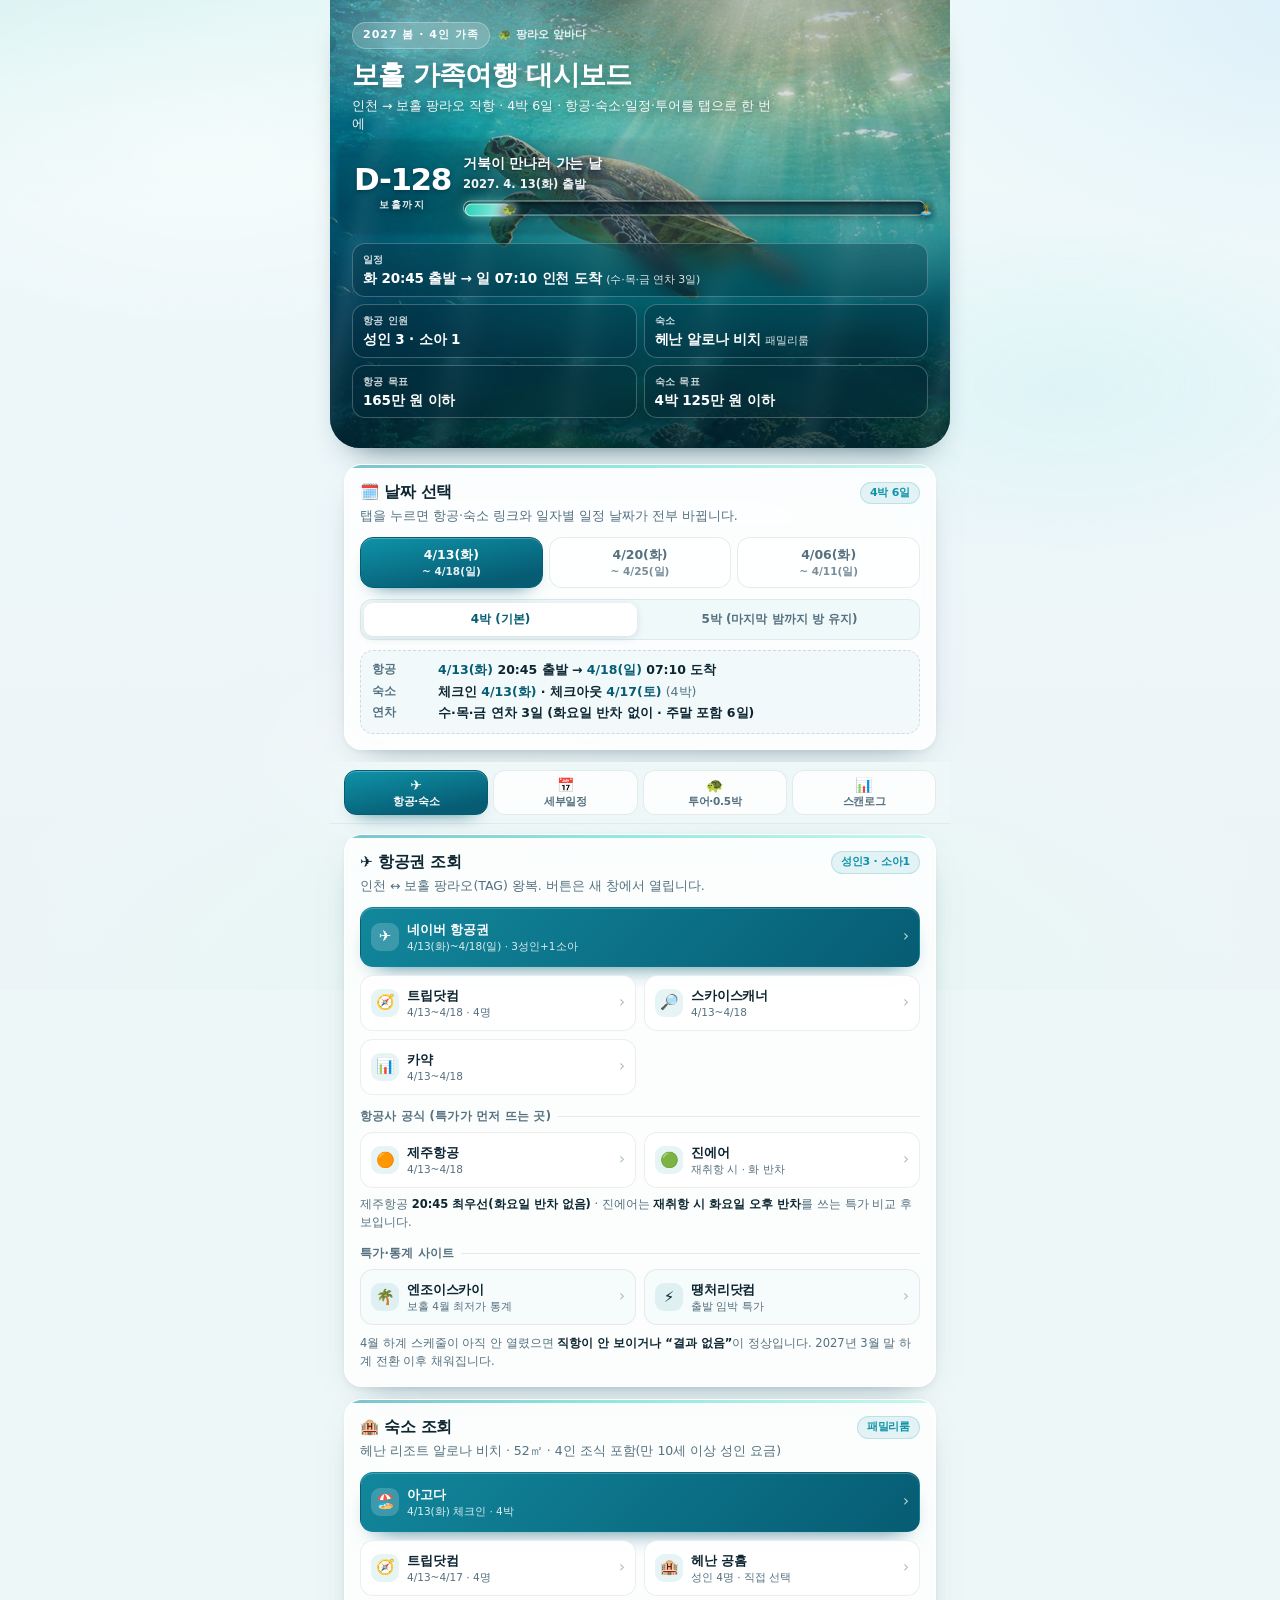
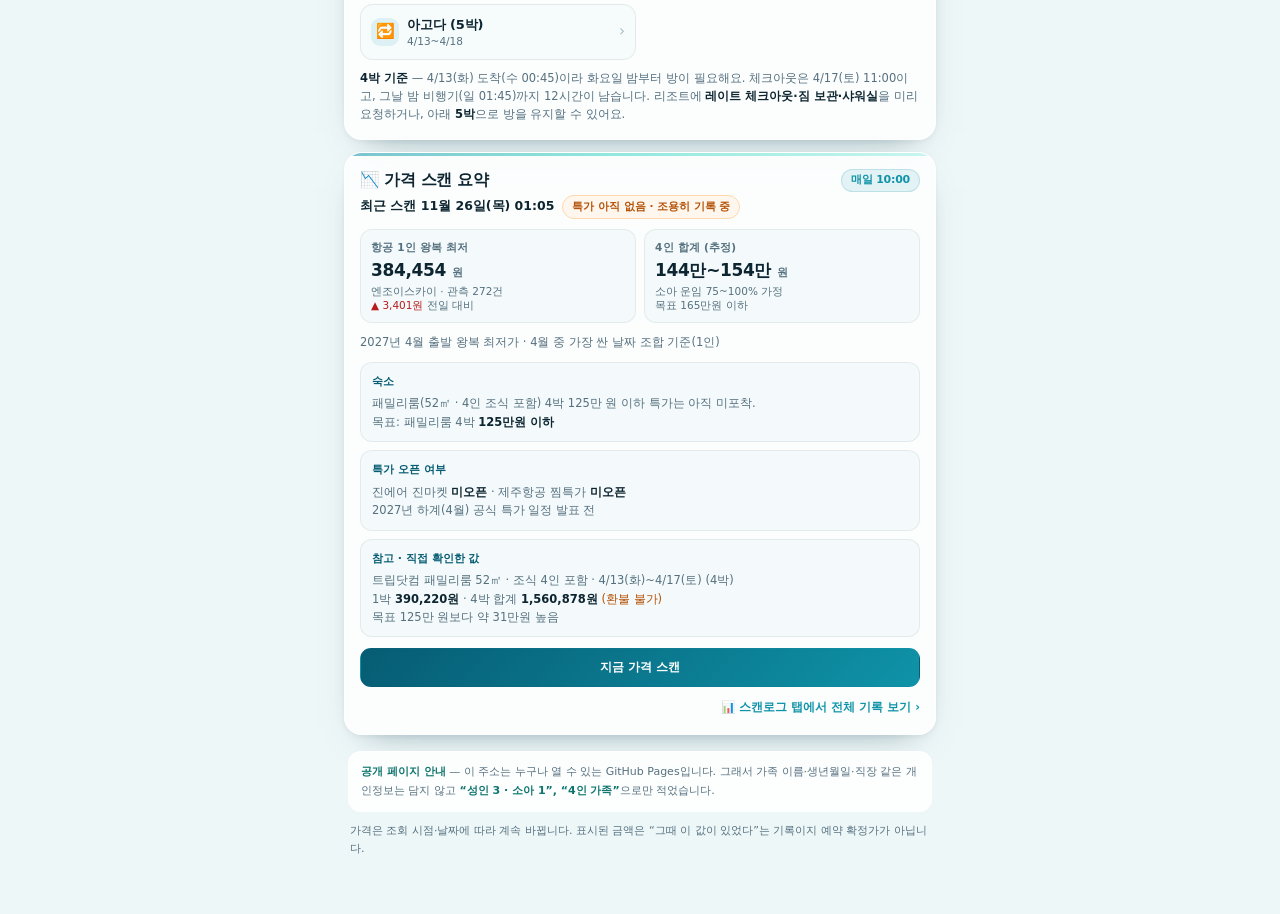
==== bohol/index.html @ 8e71b9d3 "보홀 히어로: D-Day 진행 바에 어두운 트랙·테두리와 밝은 채움색을 주어 진행도가 보이도록 보강" ====
<!DOCTYPE html>
<html lang="ko">
<head>
<meta charset="utf-8">
<meta name="viewport" content="width=device-width, initial-scale=1, viewport-fit=cover">
<meta name="theme-color" content="#063d52">
<meta name="robots" content="noindex">
<title>보홀 가족여행 대시보드 (2027년 4월)</title>
<link rel="icon" href="data:image/svg+xml,%3Csvg xmlns='http://www.w3.org/2000/svg' viewBox='0 0 32 32'%3E%3Crect width='32' height='32' rx='8' fill='%23065c73'/%3E%3Ctext x='16' y='23' font-size='18' text-anchor='middle'%3E%F0%9F%90%A2%3C/text%3E%3C/svg%3E">
<style>
  :root{
    --bg:#eef7f8;
    --card:rgba(255,255,255,.82);
    --ink:#0d2530;
    --muted:#55707f;
    --line:rgba(13,37,48,.08);
    --brand:#065c73;
    --brand-2:#0f93a8;
    --sky:#e6f6f7;
    --warn:#b45309;
    --ok:#0f766e;
    --shadow:0 14px 34px -22px rgba(4,52,70,.55),0 2px 6px rgba(4,52,70,.05);
  }
  *{box-sizing:border-box;-webkit-tap-highlight-color:transparent}
  html,body{margin:0;padding:0}
  body{
    background:var(--bg);
    color:var(--ink);
    font-family:-apple-system,BlinkMacSystemFont,"Apple SD Gothic Neo","Pretendard","Malgun Gothic",system-ui,"Segoe UI",Roboto,sans-serif;
    font-size:15px;
    line-height:1.5;
    -webkit-text-size-adjust:100%;
    overflow-x:hidden;
  }
  /* 은은한 바다 물빛 바탕 (카드 뒤로 흐르는 빛) */
  body::before{
    content:"";position:fixed;inset:-10%;z-index:-2;pointer-events:none;
    background:
      radial-gradient(60% 42% at 12% 2%, #d6f2f1 0%, rgba(214,242,241,0) 62%),
      radial-gradient(55% 40% at 96% 8%, #dceffa 0%, rgba(220,239,250,0) 60%),
      radial-gradient(70% 45% at 50% 102%, #e6f8f3 0%, rgba(230,248,243,0) 70%),
      linear-gradient(180deg,#f1fbfa 0%,#edf7fa 45%,#edf3f7 100%);
  }
  body::after{
    content:"";position:fixed;inset:-10%;z-index:-1;pointer-events:none;opacity:.55;
    background:
      radial-gradient(34% 26% at 22% 22%, rgba(255,255,255,.85), rgba(255,255,255,0) 70%),
      radial-gradient(30% 22% at 78% 44%, rgba(190,240,240,.6), rgba(190,240,240,0) 72%),
      radial-gradient(26% 20% at 40% 78%, rgba(255,255,255,.7), rgba(255,255,255,0) 72%);
    animation:ambient 34s ease-in-out infinite alternate;
  }
  @keyframes ambient{
    from{transform:translate3d(0,0,0) scale(1)}
    to{transform:translate3d(2%,-2%,0) scale(1.06)}
  }
  .wrap{max-width:560px;margin:0 auto;padding:0 14px 44px}

  /* ---------- hero ---------- */
  .hero{
    position:relative;overflow:hidden;isolation:isolate;
    margin:0 -14px 16px;padding:18px 18px 26px;
    color:#fff;border-radius:0 0 26px 26px;
    box-shadow:0 18px 34px -24px rgba(3,45,60,.9);
  }
  .hero-bg{position:absolute;inset:0;z-index:0;overflow:hidden}
  .hero-bg img{
    display:block;width:100%;height:100%;object-fit:cover;object-position:62% 42%;
    animation:kenburns 46s ease-in-out infinite alternate;
  }
  @keyframes kenburns{
    from{transform:scale(1.02) translate3d(0,0,0)}
    to{transform:scale(1.1) translate3d(-1.5%,-1%,0)}
  }
  .hero-tint{
    position:absolute;inset:0;z-index:1;pointer-events:none;
    background:
      linear-gradient(180deg,rgba(2,38,54,.36) 0%,rgba(2,36,52,.14) 22%,rgba(2,32,46,.28) 48%,rgba(2,29,42,.56) 78%,rgba(2,26,38,.70) 100%),
      radial-gradient(115% 75% at 50% 8%,rgba(2,40,58,0) 40%,rgba(2,34,48,.38) 100%);
  }
  /* 물빛(caustics) */
  .caustics{position:absolute;inset:-12% -12% 0;z-index:2;pointer-events:none;mix-blend-mode:screen;opacity:.55}
  .caustics i{
    position:absolute;inset:0;display:block;
    background-image:
      radial-gradient(38% 30% at 26% 18%,rgba(255,255,255,.55),rgba(255,255,255,0) 68%),
      radial-gradient(30% 24% at 68% 12%,rgba(190,255,248,.5),rgba(190,255,248,0) 70%),
      radial-gradient(34% 28% at 48% 46%,rgba(255,255,255,.34),rgba(255,255,255,0) 72%),
      radial-gradient(26% 22% at 82% 56%,rgba(210,255,250,.32),rgba(210,255,250,0) 70%);
    filter:blur(6px);
    animation:caustic 26s ease-in-out infinite alternate;
  }
  .caustics i:nth-child(2){animation-duration:34s;animation-delay:-8s;opacity:.7;transform:scale(1.15)}
  @keyframes caustic{
    from{transform:translate3d(-2%,1%,0) scale(1)}
    to{transform:translate3d(3%,-3%,0) scale(1.12)}
  }
  /* 햇살 줄기 */
  .rays{
    position:absolute;top:-30%;left:-10%;right:-10%;height:130%;z-index:2;pointer-events:none;
    background:repeating-linear-gradient(102deg,
      rgba(255,255,255,0) 0px,rgba(255,255,255,0) 30px,
      rgba(220,255,252,.16) 46px,rgba(255,255,255,0) 68px,
      rgba(255,255,255,0) 120px);
    filter:blur(3px);mix-blend-mode:screen;opacity:.5;
    animation:raysway 18s ease-in-out infinite alternate;
  }
  @keyframes raysway{
    from{transform:translateX(-14px) skewX(-1deg);opacity:.34}
    to{transform:translateX(14px) skewX(1.5deg);opacity:.6}
  }
  /* 헤엄치는 거북이 */
  .turtle{
    position:absolute;z-index:2;pointer-events:none;color:#04384c;
  }
  .turtle svg{display:block;width:100%;height:auto;overflow:visible}
  .turtle .body{fill:currentColor;opacity:.3}
  .turtle .fin{fill:currentColor;opacity:.24}
  .turtle .pattern{fill:none;stroke:rgba(255,255,255,.5);stroke-width:2;opacity:.35}
  .turtle-a{width:78px;top:-10px;left:-120px;animation:swimA 48s linear infinite;animation-delay:-30s;opacity:.62}
  .turtle-b{width:54px;top:74%;left:-100px;opacity:.42;animation:swimB 72s linear infinite;animation-delay:-34s}
  @keyframes swimA{
    0%{transform:translate3d(0,0,0) rotate(-2deg)}
    50%{transform:translate3d(46vw,-10px,0) rotate(2deg)}
    100%{transform:translate3d(94vw,6px,0) rotate(-2deg)}
  }
  @keyframes swimB{
    0%{transform:translate3d(0,0,0) rotate(3deg)}
    45%{transform:translate3d(40vw,12px,0) rotate(-3deg)}
    100%{transform:translate3d(96vw,-8px,0) rotate(3deg)}
  }
  .turtle .fin{transform-box:fill-box;transform-origin:60% 50%;animation:flap 6.5s ease-in-out infinite}
  .turtle-a .fin{animation-duration:7s}
  .turtle-b .fin{animation-duration:5.2s;animation-delay:-1.4s}
  @keyframes flap{
    0%,100%{transform:rotate(-7deg)}
    50%{transform:rotate(9deg)}
  }
  /* 기포 */
  .bubbles{position:absolute;inset:0;z-index:2;pointer-events:none;overflow:hidden}
  .bubbles i{
    position:absolute;bottom:-12px;display:block;border-radius:50%;
    background:radial-gradient(circle at 32% 28%,rgba(255,255,255,.85),rgba(255,255,255,.14) 62%,rgba(255,255,255,0) 72%);
    animation:rise linear infinite;
  }
  .bubbles i:nth-child(1){left:14%;width:7px;height:7px;animation-duration:14s;animation-delay:-2s}
  .bubbles i:nth-child(2){left:28%;width:4px;height:4px;animation-duration:11s;animation-delay:-6s}
  .bubbles i:nth-child(3){left:47%;width:9px;height:9px;animation-duration:17s;animation-delay:-9s}
  .bubbles i:nth-child(4){left:66%;width:5px;height:5px;animation-duration:12s;animation-delay:-4s}
  .bubbles i:nth-child(5){left:79%;width:6px;height:6px;animation-duration:15s;animation-delay:-11s}
  .bubbles i:nth-child(6){left:91%;width:4px;height:4px;animation-duration:13s;animation-delay:-7s}
  @keyframes rise{
    0%{transform:translate3d(0,0,0) scale(.8);opacity:0}
    15%{opacity:.75}
    70%{opacity:.5}
    100%{transform:translate3d(10px,-380px,0) scale(1.15);opacity:0}
  }

  .hero-inner{position:relative;z-index:3}
  .hero-top{display:flex;align-items:center;gap:8px;margin-bottom:9px;flex-wrap:wrap}
  .kicker{
    display:inline-block;font-size:11px;font-weight:800;letter-spacing:.09em;
    text-transform:uppercase;
    padding:4px 10px;border-radius:999px;
    background:rgba(255,255,255,.16);border:1px solid rgba(255,255,255,.28);
    -webkit-backdrop-filter:blur(8px);backdrop-filter:blur(8px);
  }
  .hero-note{
    font-size:11px;font-weight:700;opacity:.86;letter-spacing:.01em;
  }
  .hero h1{
    margin:0 0 5px;font-size:24px;line-height:1.26;letter-spacing:-.03em;
    text-shadow:0 2px 14px rgba(0,28,40,.45);
  }
  .hero .sub{margin:0 0 13px;font-size:12.5px;line-height:1.5;opacity:.95;max-width:34em;text-shadow:0 1px 12px rgba(0,26,38,.6)}

  /* D-Day */
  .dcount{
    position:relative;display:flex;align-items:center;gap:12px;
    padding:6px 2px 8px;margin:0 0 14px;
  }
  .dcount::before{
    content:"";position:absolute;left:-16px;right:-16px;top:-8px;bottom:-6px;z-index:-1;
    background:radial-gradient(72% 120% at 22% 55%,rgba(1,28,42,.46),rgba(1,28,42,0) 72%);
    filter:blur(2px);border-radius:20px;
  }
  .dcount .num{
    flex:none;min-width:84px;text-align:center;
    font-size:31px;font-weight:900;letter-spacing:-.045em;line-height:1;
    font-variant-numeric:tabular-nums;
    text-shadow:0 2px 18px rgba(0,120,140,.55),0 2px 4px rgba(0,26,40,.55);
  }
  .dcount .num small{display:block;font-size:9.5px;font-weight:800;letter-spacing:.16em;opacity:.92;margin-top:5px;text-shadow:0 1px 6px rgba(0,26,40,.7)}
  .dcount .mid{flex:1;min-width:0}
  .dcount .mid b{display:block;font-size:14px;font-weight:800;letter-spacing:-.01em;text-shadow:0 1px 10px rgba(0,26,40,.7),0 1px 2px rgba(0,26,40,.5)}
  .dcount .mid span{display:block;font-size:11.5px;opacity:.94;font-weight:700;margin-top:2px;text-shadow:0 1px 8px rgba(0,26,40,.7)}
  .dcount.pop .num{animation:pop .62s cubic-bezier(.2,.9,.25,1.2)}
  @keyframes pop{
    0%{transform:scale(1)}
    35%{transform:scale(1.16)}
    100%{transform:scale(1)}
  }
  .track{
    position:relative;height:26px;margin:10px 0 0;
  }
  /* 전체 길이 트랙: 바다 배경 위에서도 보이도록 어두운 반투명 바탕 + 밝은 테두리 */
  .track::before{
    content:"";position:absolute;left:0;right:0;top:50%;transform:translateY(-50%);
    height:13px;border-radius:999px;
    background:linear-gradient(180deg,rgba(0,22,34,.72),rgba(0,34,48,.58));
    border:1px solid rgba(255,255,255,.6);
    box-shadow:inset 0 1px 4px rgba(0,0,0,.55),0 1px 8px rgba(0,20,30,.45);
  }
  .track .fill{
    position:absolute;left:2px;top:50%;transform:translateY(-50%);height:13px;width:4%;
    max-width:calc(100% - 4px);
    background:linear-gradient(90deg,#2fe3c9,#7ef7e2 55%,#ffffff);
    box-shadow:0 0 12px rgba(126,247,226,.95),inset 0 0 0 1px rgba(255,255,255,.85);
    transition:width .6s cubic-bezier(.3,.9,.3,1);border-radius:999px;
  }
  .track .swimmer{
    position:absolute;top:50%;left:4%;font-size:16px;line-height:1;
    transform:translate(-50%,-50%);
    transition:left .6s cubic-bezier(.3,.9,.3,1);
    filter:drop-shadow(0 0 3px rgba(255,255,255,.95)) drop-shadow(0 2px 4px rgba(0,20,30,.65));
  }
  .track .end{position:absolute;right:-7px;top:50%;transform:translateY(-50%);font-size:13px;
    filter:drop-shadow(0 1px 3px rgba(0,20,30,.6))}

  .facts{display:grid;grid-template-columns:1fr 1fr;gap:7px}
  .fact{
    background:rgba(6,42,58,.30);
    border:1px solid rgba(255,255,255,.24);
    border-radius:13px;padding:8px 10px;
    -webkit-backdrop-filter:blur(10px);backdrop-filter:blur(10px);
  }
  .fact.wide{grid-column:1 / -1}
  .fact .k{display:block;font-size:10px;font-weight:800;letter-spacing:.04em;opacity:.82;margin-bottom:2px}
  .fact .v{display:block;font-size:13.5px;font-weight:700;line-height:1.35;letter-spacing:-.01em}
  .fact .v small{font-weight:500;font-size:11px;opacity:.86}

  /* ---------- cards (글래스) ---------- */
  .card{
    position:relative;
    background:var(--card);
    border:1px solid rgba(255,255,255,.9);
    border-radius:18px;overflow:hidden;
    padding:16px 15px 15px;margin:0 0 12px;
    box-shadow:var(--shadow);
    -webkit-backdrop-filter:blur(14px) saturate(1.15);
    backdrop-filter:blur(14px) saturate(1.15);
  }
  .card::before{
    content:"";position:absolute;left:0;right:0;top:0;height:3px;
    background:linear-gradient(90deg,#0f93a8,#38d6c4 45%,#9ff0e2);
    opacity:.55;
  }
  .card > h2{
    margin:0 0 3px;font-size:15.5px;letter-spacing:-.015em;
    display:flex;align-items:center;gap:7px;
  }
  .card > h2 .n{
    display:inline-grid;place-items:center;width:20px;height:20px;border-radius:7px;
    background:linear-gradient(160deg,#0f93a8,#065c73);color:#fff;
    font-size:11px;font-weight:800;flex:none;
  }
  .card .lead{margin:0 0 11px;font-size:12.5px;color:var(--muted)}
  .hint{
    font-size:11px;font-weight:700;color:var(--brand-2);
    background:rgba(15,147,168,.1);border:1px solid rgba(15,147,168,.18);
    border-radius:999px;padding:2px 9px;margin-left:auto;flex:none;
  }

  /* ---------- tabs ---------- */
  .tabs{display:flex;gap:6px;margin:10px 0 11px}
  .tab{
    flex:1;appearance:none;border:1px solid rgba(13,37,48,.09);
    background:rgba(255,255,255,.72);
    color:var(--muted);border-radius:13px;padding:9px 4px;cursor:pointer;
    font-family:inherit;font-size:12.5px;font-weight:700;line-height:1.25;
    transition:background .18s,color .18s,border-color .18s,transform .1s,box-shadow .18s;
  }
  .tab span{display:block;font-size:10.5px;font-weight:600;opacity:.8;margin-top:2px}
  .tab[aria-selected="true"]{
    background:linear-gradient(170deg,#0f93a8,#065c73 82%);color:#fff;border-color:#065c73;
    box-shadow:0 10px 20px -14px rgba(6,92,115,1),inset 0 1px 0 rgba(255,255,255,.25);
  }
  .tab[aria-selected="true"] span{opacity:.92}
  .tab:active{transform:scale(.985)}
  .summary{
    background:rgba(238,248,250,.8);border:1px dashed rgba(13,37,48,.14);border-radius:13px;
    padding:10px 11px;font-size:12.5px;color:var(--ink);
  }
  .summary dl{display:grid;grid-template-columns:58px 1fr;gap:3px 8px;margin:0}
  .summary dt{color:var(--muted);font-weight:700;font-size:11.5px}
  .summary dd{margin:0;font-weight:600}
  .summary dd b{color:var(--brand)}

  /* ---------- buttons ---------- */
  .btn-grid{display:grid;grid-template-columns:1fr 1fr;gap:8px;min-width:0}
  .btn-grid.one{grid-template-columns:1fr}
  .btn{
    display:flex;align-items:center;gap:8px;min-height:56px;min-width:0;
    padding:9px 10px;border-radius:13px;text-decoration:none;color:var(--ink);
    background:rgba(255,255,255,.9);border:1px solid rgba(13,37,48,.08);
    transition:transform .1s,border-color .15s,box-shadow .15s;
  }
  .btn:active{transform:scale(.985)}
  .btn .ico{
    flex:none;width:28px;height:28px;border-radius:9px;display:grid;place-items:center;
    background:rgba(15,147,168,.1);font-size:15px;
  }
  .btn .txt{min-width:0;flex:1}
  .btn .txt strong{display:block;font-size:13px;font-weight:700;letter-spacing:-.01em;white-space:nowrap;overflow:hidden;text-overflow:ellipsis}
  .btn .txt small{display:block;font-size:10.5px;color:var(--muted);line-height:1.3;white-space:nowrap;overflow:hidden;text-overflow:ellipsis}
  .btn .chev{flex:none;color:#a8bcc8;font-size:15px;line-height:1}
  .btn.primary{
    grid-column:1 / -1;min-height:60px;border-color:transparent;
    background:linear-gradient(135deg,#12879c,#065c73);color:#fff;
    box-shadow:0 12px 24px -16px rgba(6,92,115,1),inset 0 1px 0 rgba(255,255,255,.2);
  }
  .btn.primary .ico{background:rgba(255,255,255,.18)}
  .btn.primary .txt small{color:rgba(255,255,255,.85)}
  .btn.primary .chev{color:rgba(255,255,255,.75)}
  .btn.soft{background:rgba(246,251,252,.9)}
  .group-label{
    display:flex;align-items:center;gap:7px;margin:13px 0 7px;
    font-size:11.5px;font-weight:800;color:var(--muted);letter-spacing:.02em;
  }
  .group-label::after{content:"";flex:1;height:1px;background:rgba(13,37,48,.09)}

  /* ---------- hotel toggle ---------- */
  .nights{
    display:flex;gap:6px;margin:2px 0 10px;background:rgba(238,248,250,.85);
    border:1px solid rgba(13,37,48,.07);border-radius:12px;padding:3px;
  }
  .nights button{
    flex:1;appearance:none;border:0;background:transparent;color:var(--muted);
    font-family:inherit;font-size:12px;font-weight:700;padding:8px 4px;border-radius:9px;cursor:pointer;
    transition:background .15s,color .15s;
  }
  .nights button[aria-pressed="true"]{background:#fff;color:var(--brand);box-shadow:0 2px 8px rgba(4,52,70,.13)}
  .tiny{font-size:11.5px;color:var(--muted);margin:9px 0 0;line-height:1.6}
  .tiny b{color:var(--ink)}

  /* ---------- tours ---------- */
  .tours{display:grid;gap:8px}
  .tour{
    display:flex;align-items:center;gap:9px;padding:10px;border-radius:13px;
    background:rgba(255,255,255,.9);border:1px solid rgba(13,37,48,.08);
    text-decoration:none;color:var(--ink);
    transition:transform .1s,border-color .15s,box-shadow .15s;
  }
  .tour:active{transform:scale(.985)}
  .tour .ico{
    flex:none;width:31px;height:31px;border-radius:10px;display:grid;place-items:center;
    background:linear-gradient(160deg,#e2f7f4,#d5f0f3);font-size:16px;
  }
  .tour .body{min-width:0;flex:1}
  .tour .body strong{display:block;font-size:13.5px;font-weight:700;letter-spacing:-.01em}
  .tour .meta{display:block;font-size:10.8px;color:var(--muted);line-height:1.35;margin-top:2px}
  .tour .price{flex:none;text-align:right;line-height:1.15}
  .tour .price b{display:block;font-size:13.5px;font-weight:800;color:var(--brand);letter-spacing:-.02em}
  .tour .price small{display:block;font-size:9.5px;color:var(--muted);font-weight:600;margin-top:1px;white-space:nowrap}
  .tour .chev{flex:none;color:#a8bcc8;font-size:15px;line-height:1}
  .tag{
    display:inline-block;font-size:10px;font-weight:800;border-radius:6px;
    padding:1px 5px;margin-right:4px;vertical-align:1px;
  }
  .tag.join{background:#eef2f7;color:#475569;border:1px solid #dbe3ec}
  .tag.solo{background:#ecfdf5;color:#0f766e;border:1px solid #a7f3d0}

  /* ---------- scan ---------- */
  .scan-head{display:flex;align-items:baseline;gap:8px;flex-wrap:wrap;margin:0 0 10px}
  .scan-head .when{font-size:12.5px;font-weight:700}
  .scan-head .badge{
    font-size:10.5px;font-weight:800;border-radius:999px;padding:3px 9px;
    background:#fff7ed;color:var(--warn);border:1px solid #fed7aa;
  }
  .scan-head .badge.hot{background:#ecfdf5;color:var(--ok);border-color:#a7f3d0}
  .scan-head .badge.quiet{background:#f1f5f9;color:#475569;border-color:#e2e8f0}
  .metrics{display:grid;grid-template-columns:1fr 1fr;gap:8px;margin-bottom:10px}
  .metric{background:rgba(243,250,251,.9);border:1px solid rgba(13,37,48,.07);border-radius:12px;padding:10px}
  .metric .k{font-size:10.5px;font-weight:800;color:var(--muted);letter-spacing:.02em}
  .metric .v{font-size:17px;font-weight:800;letter-spacing:-.02em;margin:2px 0 1px;font-variant-numeric:tabular-nums}
  .metric .v small{font-size:11px;font-weight:700;color:var(--muted)}
  .metric .d{font-size:10.5px;color:var(--muted);line-height:1.35}
  .delta.up{color:#b91c1c}
  .delta.down{color:#047857}
  .log{list-style:none;margin:4px 0 0;padding:0}
  .log li{
    position:relative;padding:0 0 12px 16px;border-left:2px solid rgba(13,37,48,.09);
    margin-left:3px;
  }
  .log li:last-child{padding-bottom:2px;border-left-color:transparent}
  .log li::before{
    content:"";position:absolute;left:-5px;top:4px;width:8px;height:8px;border-radius:50%;
    background:#cbd8e0;border:2px solid #fff;
  }
  .log li:first-child::before{background:var(--brand-2)}
  .log .lt{font-size:12px;font-weight:800}
  .log .lb{font-size:11.5px;color:var(--muted);line-height:1.5}
  .log .ln{font-size:11.5px;color:var(--ink);font-weight:600;margin-top:1px}
  .ref{
    margin-top:10px;border-radius:12px;background:rgba(243,250,251,.9);
    border:1px solid rgba(13,37,48,.07);
    padding:10px 11px;font-size:11.5px;color:var(--muted);line-height:1.6;
  }
  .ref b{color:var(--ink)}
  .ref .ref-t{font-size:11px;font-weight:800;color:var(--brand);margin-bottom:4px}
  .refresh{
    margin-top:11px;width:100%;appearance:none;border:1px solid rgba(13,37,48,.09);background:rgba(255,255,255,.92);
    border-radius:11px;padding:10px;font-family:inherit;font-size:12px;font-weight:700;
    color:var(--brand);cursor:pointer;
  }
  .refresh:active{background:#eef7f9}
  .refresh[disabled]{opacity:.6;cursor:progress}
  .scan-actions{display:grid;grid-template-columns:1fr 1fr;gap:8px;margin-top:11px}
  .scan-actions .refresh{margin-top:0}
  .refresh.primary{
    background:linear-gradient(135deg,var(--brand),var(--brand-2));
    color:#fff;border-color:transparent;font-weight:800;
  }
  .refresh.primary:active{filter:brightness(.95)}
  .scan-note{margin:7px 2px 0;font-size:11px;line-height:1.45}
  .scan-note.ok{color:var(--ok)}
  .scan-note.warn{color:var(--warn)}

  /* ---------- timeline ---------- */
  .tl{list-style:none;margin:2px 0 0;padding:0}
  .tl li{display:grid;grid-template-columns:60px 1fr;gap:9px;padding:0 0 11px;position:relative}
  .tl li:not(:last-child)::after{
    content:"";position:absolute;left:29px;top:22px;bottom:0;width:1px;background:rgba(13,37,48,.1);
  }
  .tl .when{
    font-size:11px;font-weight:800;color:var(--brand);background:rgba(15,147,168,.1);
    border-radius:8px;height:22px;display:grid;place-items:center;text-align:center;line-height:1.1;
    padding:0 3px;
  }
  .tl .what{font-size:12.5px;line-height:1.45}
  .tl .what b{display:block;font-size:13px}
  .tl .what span{color:var(--muted);font-size:11.5px}
  .tl .dday{font-size:10.5px;font-weight:800;color:#b45309}
  .tl li.key .when{background:#fff7ed;color:var(--warn)}

  /* ---------- 일자별 세부 일정 ---------- */
  .daytabs{display:grid;grid-template-columns:repeat(6,1fr);gap:5px;margin:10px 0 11px}
  .daytab{
    appearance:none;border:1px solid rgba(13,37,48,.09);background:rgba(255,255,255,.72);
    color:var(--muted);border-radius:11px;padding:7px 2px;cursor:pointer;font-family:inherit;
    line-height:1.2;min-width:0;
    transition:background .18s,color .18s,border-color .18s,transform .1s,box-shadow .18s;
  }
  .daytab b{display:block;font-size:10.5px;font-weight:800;letter-spacing:-.02em;white-space:nowrap}
  .daytab span{display:block;font-size:9.5px;font-weight:700;margin-top:2px;opacity:.85;white-space:nowrap;letter-spacing:-.01em}
  .daytab[aria-selected="true"]{
    background:linear-gradient(170deg,#0f93a8,#065c73 82%);color:#fff;border-color:#065c73;
    box-shadow:0 10px 20px -14px rgba(6,92,115,1),inset 0 1px 0 rgba(255,255,255,.25);
  }
  .daytab[aria-selected="true"] span{opacity:.92}
  .daytab:active{transform:scale(.985)}
  .dayhead{
    background:linear-gradient(160deg,rgba(230,246,247,.95),rgba(246,251,252,.9));
    border:1px solid rgba(15,147,168,.14);border-radius:13px;padding:9px 11px;margin:0 0 11px;
  }
  .dayhead .dt{display:flex;align-items:baseline;gap:6px;flex-wrap:wrap}
  .dayhead .dt b{font-size:13.5px;font-weight:800;letter-spacing:-.02em}
  .dayhead .dt em{font-style:normal;font-size:10.5px;font-weight:800;color:var(--brand-2)}
  .dayhead .dsub{display:block;font-size:11px;color:var(--muted);font-weight:700;margin-top:2px}
  .dchips{display:flex;flex-wrap:wrap;gap:4px;margin-top:6px}
  .dchips span{
    font-size:10px;font-weight:800;color:#075985;background:rgba(255,255,255,.88);
    border:1px solid rgba(13,37,48,.07);border-radius:999px;padding:2px 7px;line-height:1.35;
  }
  .dtl{list-style:none;margin:0;padding:0}
  .dtl li{display:grid;grid-template-columns:52px 1fr;gap:8px;padding:0 0 9px;position:relative}
  .dtl li:not(:last-child)::after{
    content:"";position:absolute;left:25px;top:20px;bottom:0;width:1px;background:rgba(13,37,48,.1);
  }
  .dtl .t{
    font-size:10.5px;font-weight:800;color:var(--brand);background:rgba(15,147,168,.1);
    border-radius:7px;height:20px;display:grid;place-items:center;text-align:center;
    font-variant-numeric:tabular-nums;padding:0 2px;letter-spacing:-.02em;line-height:1.1;
  }
  .dtl .w{min-width:0}
  .dtl .w b{display:block;font-size:12.5px;font-weight:700;line-height:1.35;letter-spacing:-.01em}
  .dtl .w span{display:block;font-size:11px;color:var(--muted);line-height:1.45}
  .dtl li.key .t{background:#fff7ed;color:var(--warn)}
  .dtl li.key .w b{color:#0b4f63}
  .dnote{
    margin:2px 0 0;font-size:11px;line-height:1.55;color:#0f5c52;
    background:rgba(236,253,245,.85);border:1px solid rgba(15,118,110,.16);
    border-radius:11px;padding:8px 10px;
  }
  .dlegend{margin:7px 2px 0;font-size:10.5px;color:var(--muted);line-height:1.45}


  /* ---------- 메인 탭 ---------- */
  .maintabs{
    position:sticky;top:0;z-index:30;
    display:grid;grid-template-columns:repeat(4,1fr);gap:5px;
    margin:0 -14px 10px;padding:8px 14px;
    background:linear-gradient(180deg,rgba(238,247,248,.97),rgba(238,247,248,.88));
    -webkit-backdrop-filter:blur(14px);backdrop-filter:blur(14px);
    border-bottom:1px solid rgba(13,37,48,.06);
  }
  .mtab{
    appearance:none;border:1px solid rgba(13,37,48,.09);background:rgba(255,255,255,.82);
    color:var(--muted);border-radius:12px;padding:7px 2px;cursor:pointer;font-family:inherit;
    line-height:1.15;min-width:0;text-align:center;
    transition:background .18s,color .18s,border-color .18s,box-shadow .18s,transform .1s;
  }
  .mtab i{display:block;font-style:normal;font-size:14px;line-height:1.1;margin-bottom:1px}
  .mtab span{display:block;font-size:10.5px;font-weight:800;letter-spacing:-.03em;white-space:nowrap;overflow:hidden;text-overflow:ellipsis}
  .mtab[aria-selected="true"]{
    background:linear-gradient(170deg,#0f93a8,#065c73 82%);color:#fff;border-color:#065c73;
    box-shadow:0 10px 20px -14px rgba(6,92,115,1),inset 0 1px 0 rgba(255,255,255,.25);
  }
  .mtab:active{transform:scale(.985)}
  .panel[hidden]{display:none}
  .linkbtn{
    display:block;width:100%;margin:9px 0 0;appearance:none;border:0;background:transparent;
    font-family:inherit;font-size:11.5px;font-weight:800;color:var(--brand-2);
    cursor:pointer;padding:4px 0;text-align:right;
  }
  .tablewrap{
    overflow-x:auto;-webkit-overflow-scrolling:touch;
    border:1px solid rgba(13,37,48,.07);border-radius:11px;
    background:rgba(255,255,255,.7);padding:2px 5px;
  }
  .logtable{width:100%;border-collapse:collapse;font-size:10.8px;line-height:1.35;min-width:330px}
  .logtable th{
    font-size:10px;font-weight:800;color:var(--muted);text-align:left;
    padding:5px 4px;border-bottom:1px solid rgba(13,37,48,.1);white-space:nowrap;
  }
  .logtable th.num{text-align:right}
  .logtable td{padding:6px 4px;border-bottom:1px solid rgba(13,37,48,.06);vertical-align:top}
  .logtable tr:last-child td{border-bottom:0}
  .logtable .dt{font-weight:800;white-space:nowrap;font-size:10.5px}
  .logtable .dt small{display:block;font-weight:600;color:var(--muted);font-size:9.5px}
  .logtable .num{font-weight:800;font-variant-numeric:tabular-nums;white-space:nowrap;text-align:right}
  .logtable .num small{display:block;font-size:9px;font-weight:700}
  .logtable .memo{color:var(--muted);font-size:10.2px;min-width:112px}
  .scan-actions.one{grid-template-columns:1fr}
  @media (max-width:360px){
    .mtab span{font-size:9.5px}
    .mtab i{font-size:12px}
    .logtable{font-size:10.2px;min-width:300px}
    .logtable .memo{min-width:96px}
  }

  /* ---------- footer ---------- */
  footer{
    margin-top:16px;padding:0 4px;font-size:11px;color:var(--muted);line-height:1.65;
  }
  footer strong{color:var(--ink)}
  .privacy{
    margin-top:10px;background:rgba(255,255,255,.85);border:1px solid rgba(255,255,255,.9);border-radius:13px;
    padding:11px 12px;font-size:11px;color:var(--muted);line-height:1.65;
    -webkit-backdrop-filter:blur(10px);backdrop-filter:blur(10px);
  }
  .privacy b{color:var(--ok)}
  .credit{
    margin:12px 2px 0;font-size:10.5px;color:var(--muted);opacity:.9;
  }

  /* 진입 애니메이션 */
  .card,.privacy{animation:riseCard .55s cubic-bezier(.2,.8,.2,1) both}
  .card:nth-of-type(1){animation-delay:.04s}
  .card:nth-of-type(2){animation-delay:.08s}
  .card:nth-of-type(3){animation-delay:.12s}
  .card:nth-of-type(4){animation-delay:.16s}
  .card:nth-of-type(5){animation-delay:.2s}
  .card:nth-of-type(6){animation-delay:.24s}
  @keyframes riseCard{
    from{opacity:0;transform:translateY(10px)}
    to{opacity:1;transform:none}
  }

  @media (max-width:360px){
    .btn .txt small{font-size:10px}
    .fact .v{font-size:13px}
    .dcount .num{font-size:24px;min-width:70px}
    .daytabs{gap:4px}
    .daytab{padding:6px 1px}
    .daytab b{font-size:10px}
    .daytab span{font-size:8.5px}
    .dtl li{grid-template-columns:46px 1fr;gap:7px}
    .dtl .t{font-size:10px}
  }
  @media (min-width:820px){
    .wrap{max-width:620px;padding-bottom:56px}
    .hero{padding:22px 22px 30px;border-radius:0 0 30px 30px}
    .hero h1{font-size:27px}
    .turtle-a{width:150px}
  }
  @media (prefers-reduced-motion:reduce){
    *,*::before,*::after{animation:none !important;transition:none !important}
  }
</style>
</head>
<body>
<div class="wrap">

  <header class="hero">
    <picture class="hero-bg">
      <source media="(max-width:560px)" srcset="bohol-hero-mobile.jpg">
      <img src="bohol-hero.jpg" alt="보홀 팡라오 바다 속, 햇살이 비치는 산호초 위로 헤엄치는 바다거북" width="1600" height="900">
    </picture>
    <div class="hero-tint"></div>
    <div class="caustics" aria-hidden="true"><i></i><i></i></div>
    <div class="rays" aria-hidden="true"></div>

    <div class="turtle turtle-a" aria-hidden="true">
      <svg viewBox="0 0 210 150">
        <g transform="rotate(18 62 108)"><ellipse class="fin" cx="62" cy="108" rx="32" ry="10"/></g>
        <g transform="rotate(-18 62 24)"><ellipse class="fin" cx="62" cy="24" rx="32" ry="10"/></g>
        <g transform="rotate(150 46 78)"><ellipse class="fin" cx="46" cy="78" rx="20" ry="7"/></g>
        <path class="fin" d="M40 74 l-17 8 17 7z"/>
        <ellipse class="body" cx="92" cy="74" rx="52" ry="42"/>
        <ellipse class="body" cx="156" cy="74" rx="21" ry="17"/>
        <ellipse class="pattern" cx="92" cy="74" rx="34" ry="26"/>
        <path class="pattern" d="M92 34 v80 M56 74 h70"/>
        <circle cx="164" cy="68" r="2.4" fill="#053b4e" opacity=".55"/>
      </svg>
    </div>
    <div class="turtle turtle-b" aria-hidden="true">
      <svg viewBox="0 0 210 150">
        <g transform="rotate(18 62 108)"><ellipse class="fin" cx="62" cy="108" rx="32" ry="10"/></g>
        <g transform="rotate(-18 62 24)"><ellipse class="fin" cx="62" cy="24" rx="32" ry="10"/></g>
        <g transform="rotate(150 46 78)"><ellipse class="fin" cx="46" cy="78" rx="20" ry="7"/></g>
        <path class="fin" d="M40 74 l-17 8 17 7z"/>
        <ellipse class="body" cx="92" cy="74" rx="52" ry="42"/>
        <ellipse class="body" cx="156" cy="74" rx="21" ry="17"/>
        <ellipse class="pattern" cx="92" cy="74" rx="34" ry="26"/>
        <path class="pattern" d="M92 34 v80 M56 74 h70"/>
      </svg>
    </div>
    <div class="bubbles" aria-hidden="true"><i></i><i></i><i></i><i></i><i></i><i></i></div>

    <div class="hero-inner">
      <div class="hero-top">
        <span class="kicker">2027 봄 · 4인 가족</span>
        <span class="hero-note">🐢 팡라오 앞바다</span>
      </div>
      <h1>보홀 가족여행 대시보드</h1>
      <p class="sub">인천 → 보홀 팡라오 직항 · 4박 6일 · 항공·숙소·일정·투어를 탭으로 한 번에</p>

      <div class="dcount" id="ddayBox">
        <span class="num"><span id="ddayNum" aria-live="polite">D-139</span><small>보홀까지</small></span>
        <span class="mid">
          <b id="ddayTitle">거북이 만나러 가는 날</b>
          <span id="ddayDate">2027. 4. 13(화) 출발</span>
          <span class="track" aria-hidden="true">
            <span class="fill" id="ddayFill"></span>
            <span class="swimmer" id="ddaySwimmer">🐢</span>
            <span class="end">🏝️</span>
          </span>
        </span>
      </div>

      <div class="facts">
        <div class="fact wide">
          <span class="k">일정</span>
          <span class="v">화 20:45 출발 → 일 07:10 인천 도착 <small>(수·목·금 연차 3일)</small></span>
        </div>
        <div class="fact">
          <span class="k">항공 인원</span>
          <span class="v">성인 3 · 소아 1</span>
        </div>
        <div class="fact">
          <span class="k">숙소</span>
          <span class="v">헤난 알로나 비치 <small>패밀리룸</small></span>
        </div>
        <div class="fact">
          <span class="k">항공 목표</span>
          <span class="v">165만 원 이하</span>
        </div>
        <div class="fact">
          <span class="k">숙소 목표</span>
          <span class="v">4박 125만 원 이하</span>
        </div>
      </div>
    </div>
  </header>

  <!-- 날짜 -->
  <section class="card">
    <h2>🗓️ 날짜 선택 <span class="hint" id="tabHint">4박 6일</span></h2>
    <p class="lead">탭을 누르면 항공·숙소 링크와 일자별 일정 날짜가 전부 바뀝니다.</p>
    <div class="tabs" role="tablist" aria-label="여행 날짜">
      <button class="tab" role="tab" data-trip="0" aria-selected="true">4/13(화)<span>~ 4/18(일)</span></button>
      <button class="tab" role="tab" data-trip="1" aria-selected="false">4/20(화)<span>~ 4/25(일)</span></button>
      <button class="tab" role="tab" data-trip="2" aria-selected="false">4/06(화)<span>~ 4/11(일)</span></button>
    </div>
    <div class="nights" role="group" aria-label="숙박 일수">
      <button data-nights="4" aria-pressed="true">4박 (기본)</button>
      <button data-nights="5" aria-pressed="false">5박 (마지막 밤까지 방 유지)</button>
    </div>
    <div class="summary">
      <dl>
        <dt>항공</dt><dd id="sAir">—</dd>
        <dt>숙소</dt><dd id="sHotel">—</dd>
        <dt>연차</dt><dd id="sLeave">—</dd>
      </dl>
    </div>
  </section>

  <!-- 메인 탭 -->
  <div class="maintabs" role="tablist" aria-label="대시보드 섹션">
    <button class="mtab" role="tab" data-panel="0" aria-selected="true" aria-controls="panel-air"><i>✈️</i><span>항공·숙소</span></button>
    <button class="mtab" role="tab" data-panel="1" aria-selected="false" aria-controls="panel-sched"><i>📅</i><span>세부일정</span></button>
    <button class="mtab" role="tab" data-panel="2" aria-selected="false" aria-controls="panel-tour"><i>🐢</i><span>투어·0.5박</span></button>
    <button class="mtab" role="tab" data-panel="3" aria-selected="false" aria-controls="panel-log"><i>📊</i><span>스캔로그</span></button>
  </div>

  <!-- ========== 패널 1: 항공·숙소 ========== -->
  <div class="panel" id="panel-air" role="tabpanel" aria-label="항공·숙소">

  <!-- 항공권 -->
  <section class="card">
    <h2>✈️ 항공권 조회 <span class="hint" id="airPax">성인3 · 소아1</span></h2>
    <p class="lead">인천 ↔ 보홀 팡라오(TAG) 왕복. 버튼은 새 창에서 열립니다.</p>

    <div class="btn-grid">
      <a class="btn primary" data-b="naver" target="_blank" rel="noopener">
        <span class="ico">✈️</span>
        <span class="txt"><strong>네이버 항공권</strong><small id="sub-naver">3성인+1소아 · 날짜까지 자동 입력</small></span>
        <span class="chev">›</span>
      </a>
      <a class="btn" data-b="trip" target="_blank" rel="noopener">
        <span class="ico">🧭</span>
        <span class="txt"><strong>트립닷컴</strong><small id="sub-trip">왕복 · 4명</small></span>
        <span class="chev">›</span>
      </a>
      <a class="btn" data-b="skyscanner" target="_blank" rel="noopener">
        <span class="ico">🔎</span>
        <span class="txt"><strong>스카이스캐너</strong><small id="sub-skyscanner">최저가 비교</small></span>
        <span class="chev">›</span>
      </a>
      <a class="btn" data-b="kayak" target="_blank" rel="noopener">
        <span class="ico">📊</span>
        <span class="txt"><strong>카약</strong><small id="sub-kayak">가격 추이까지</small></span>
        <span class="chev">›</span>
      </a>
    </div>

    <div class="group-label">항공사 공식 (특가가 먼저 뜨는 곳)</div>
    <div class="btn-grid">
      <a class="btn" data-b="jejuair" target="_blank" rel="noopener">
        <span class="ico">🟠</span>
        <span class="txt"><strong>제주항공</strong><small id="sub-jejuair">최우선 · 반차 없이 20:45</small></span>
        <span class="chev">›</span>
      </a>
      <a class="btn" data-b="jinair" target="_blank" rel="noopener">
        <span class="ico">🟢</span>
        <span class="txt"><strong>진에어</strong><small>재취항 시 · 화 반차</small></span>
        <span class="chev">›</span>
      </a>
    </div>
    <p class="tiny" style="margin:7px 0 0">제주항공 <b>20:45 최우선(화요일 반차 없음)</b> · 진에어는 <b>재취항 시 화요일 오후 반차</b>를 쓰는 특가 비교 후보입니다.</p>

    <div class="group-label">특가·통계 사이트</div>
    <div class="btn-grid">
      <a class="btn soft" data-b="enjoysky" target="_blank" rel="noopener">
        <span class="ico">🌴</span>
        <span class="txt"><strong>엔조이스카이</strong><small>보홀 4월 최저가 통계</small></span>
        <span class="chev">›</span>
      </a>
      <a class="btn soft" data-b="ttang" target="_blank" rel="noopener">
        <span class="ico">⚡</span>
        <span class="txt"><strong>땡처리닷컴</strong><small>출발 임박 특가</small></span>
        <span class="chev">›</span>
      </a>
    </div>
    <p class="tiny">4월 하계 스케줄이 아직 안 열렸으면 <b>직항이 안 보이거나 “결과 없음”</b>이 정상입니다. 2027년 3월 말 하계 전환 이후 채워집니다.</p>
  </section>

  <!-- 숙소 -->
  <section class="card">
    <h2>🏨 숙소 조회 <span class="hint">패밀리룸</span></h2>
    <p class="lead">헤난 리조트 알로나 비치 · 52㎡ · 4인 조식 포함(만 10세 이상 성인 요금)</p>


    <div class="btn-grid">
      <a class="btn primary" data-b="agoda" target="_blank" rel="noopener">
        <span class="ico">🏖️</span>
        <span class="txt"><strong>아고다</strong><small id="sub-agoda">체크인·숙박일수 자동 입력</small></span>
        <span class="chev">›</span>
      </a>
      <a class="btn" data-b="tripHotel" target="_blank" rel="noopener">
        <span class="ico">🧭</span>
        <span class="txt"><strong>트립닷컴</strong><small id="sub-tripHotel">성인 4명 · 패밀리룸</small></span>
        <span class="chev">›</span>
      </a>
      <a class="btn" data-b="henann" target="_blank" rel="noopener">
        <span class="ico">🏨</span>
        <span class="txt"><strong>헤난 공홈</strong><small>성인 4명 · 직접 선택</small></span>
        <span class="chev">›</span>
      </a>
      <a class="btn soft" data-b="agoda5" target="_blank" rel="noopener">
        <span class="ico">🔁</span>
        <span class="txt"><strong>아고다 (5박)</strong><small id="sub-agoda5">귀국일까지 방 유지</small></span>
        <span class="chev">›</span>
      </a>
    </div>
    <p class="tiny" id="hotelNote">—</p>
  </section>


  <!-- 가격 스캔 요약 -->
  <section class="card" id="scanCard">
    <h2>📉 가격 스캔 요약 <span class="hint">매일 10:00</span></h2>
    <div id="scanSummary">
      <p class="lead">스캔 기록을 불러오고 있습니다…</p>
    </div>
    <div class="scan-actions one">
      <button class="refresh primary" id="runScan" type="button">지금 가격 스캔</button>
    </div>
    <p class="tiny scan-note" id="scanApiNote" style="display:none"></p>
    <button class="linkbtn" type="button" data-goto="3">📊 스캔로그 탭에서 전체 기록 보기 ›</button>
  </section>

  </div><!-- /panel-air -->

  <!-- ========== 패널 2: 세부일정 ========== -->
  <div class="panel" id="panel-sched" role="tabpanel" aria-label="세부일정" hidden>
  <!-- 일자별 세부 일정 -->
  <section class="card" id="scheduleCard">
    <h2>📅 일자별 세부 일정 <span class="hint" id="schHint">Day 1 · 화</span></h2>
    <p class="lead">확정된 화~일 4박 6일 플랜입니다. 하루씩 눌러 보세요.</p>

    <div class="daytabs" role="tablist" aria-label="일자별 세부 일정">
      <button class="daytab" role="tab" data-day="0" aria-selected="true"><b>Day 1</b><span>화 4/13</span></button>
      <button class="daytab" role="tab" data-day="1" aria-selected="false"><b>Day 2</b><span>수 4/14</span></button>
      <button class="daytab" role="tab" data-day="2" aria-selected="false"><b>Day 3</b><span>목 4/15</span></button>
      <button class="daytab" role="tab" data-day="3" aria-selected="false"><b>Day 4</b><span>금 4/16</span></button>
      <button class="daytab" role="tab" data-day="4" aria-selected="false"><b>Day 5</b><span>토 4/17</span></button>
      <button class="daytab" role="tab" data-day="5" aria-selected="false"><b>Day 6</b><span>일 4/18</span></button>
    </div>

    <div id="dayBody" role="tabpanel" aria-live="polite">
      <p class="lead" style="margin:0">일정을 불러오는 중…</p>
    </div>
    <p class="dlegend">시간은 현지 기준입니다(Day 1 출발편만 한국 시간). 식당·투어는 예약·현장 상황에 따라 바뀔 수 있어요.</p>
  </section>

  </div><!-- /panel-sched -->

  <!-- ========== 패널 3: 투어·0.5박 ========== -->
  <div class="panel" id="panel-tour" role="tabpanel" aria-label="투어·0.5박" hidden>
  <!-- 투어 & 0.5박 -->
  <section class="card">
    <h2>🐢 투어 &amp; 0.5박 바로가기 <span class="hint">4인 기준</span></h2>
    <p class="lead">확정된 상품 페이지로 바로 열립니다. 조인·단독과 참고 가격을 한눈에.</p>

    <div class="tours">
      <a class="tour" href="https://experiences.myrealtrip.com/products/3712862" target="_blank" rel="noopener">
        <span class="ico">🐢</span>
        <span class="body">
          <strong>발리카삭 호핑</strong>
          <span class="meta"><span class="tag join">조인</span>한바다 · 점심·장비·한국인 스텝</span>
        </span>
        <span class="price"><b>27.4만~</b><small>4인 총액</small></span>
        <span class="chev">›</span>
      </a>

      <a class="tour" href="https://www.lokalpagetour.com/bohol/lila-whale-shark-snorkeling" target="_blank" rel="noopener">
        <span class="ico">🦈</span>
        <span class="body">
          <strong>고래상어 (릴라)</strong>
          <span class="meta"><span class="tag solo">단독</span>로컬페이지 · 식사·고프로 촬영</span>
        </span>
        <span class="price"><b>33.2만</b><small>4인 총액</small></span>
        <span class="chev">›</span>
      </a>

      <a class="tour" href="https://experiences.myrealtrip.com/products/3835244" target="_blank" rel="noopener">
        <span class="ico">✨</span>
        <span class="body">
          <strong>반딧불이 투어</strong>
          <span class="meta"><span class="tag solo">단독</span>보홀트래블 · 호텔 픽드랍·보트</span>
        </span>
        <span class="price"><b>15.9만</b><small>4인 총액</small></span>
        <span class="chev">›</span>
      </a>

      <a class="tour" href="https://www.lokalpagetour.com/bohol/countryside-land-tour" target="_blank" rel="noopener">
        <span class="ico">🌿</span>
        <span class="body">
          <strong>육상투어 (토요일)</strong>
          <span class="meta"><span class="tag solo">단독</span>로컬페이지 · 짐 보관·드랍 포함</span>
        </span>
        <span class="price"><b>32.3만</b><small>4인 총액</small></span>
        <span class="chev">›</span>
      </a>

      <a class="tour" href="https://experiences.myrealtrip.com/products/5849162" target="_blank" rel="noopener">
        <span class="ico">🏊</span>
        <span class="body">
          <strong>토요일 0.5박 (시원리조트)</strong>
          <span class="meta"><span class="tag join">숙소</span>보홀트래블 · 공항 드랍·수영장</span>
        </span>
        <span class="price"><b>9~16만</b><small>4인 · 1박</small></span>
        <span class="chev">›</span>
      </a>
    </div>

    <div class="ref" style="margin-top:10px">
      <div class="ref-t">예약 전 체크</div>
      ① 로컬페이지 2종(고래상어·육상)은 <b>예약금만 카드, 나머지는 현장 페소</b> — 고래상어 2,800페소 · 육상 2,700페소(1인).<br>
      ② 시원리조트 0.5박은 <b>예약 확정 후 취소·환불 불가</b>(무기한 바우처 대체). 체크인 14:00 · 수영장 08:00~22:00.<br>
      ③ 발리카삭 한바다는 <b>최소 6명</b>이라 예약할 때 “4인 확정 출발 보장”을 문의하세요.
    </div>
    <p class="tiny">표시 금액은 2026-11-23 조회 기준 참고값입니다. 실제 결제 금액·취소 규정은 각 상품 페이지에서 확인하세요.</p>
  </section>

  </div><!-- /panel-tour -->

  <!-- ========== 패널 4: 스캔로그 ========== -->
  <div class="panel" id="panel-log" role="tabpanel" aria-label="스캔로그" hidden>

  <!-- 스캔 로그 -->
  <section class="card">
    <h2>📊 매일 오전 10시 스캔 로그 <span class="hint" id="scanState">불러오는 중</span></h2>
    <div id="scanLogBody">
      <p class="lead">스캔 기록을 불러오고 있습니다…</p>
    </div>
    <div class="scan-actions one">
      <button class="refresh" id="reloadScan" type="button">기록 새로고침</button>
    </div>
  </section>

  <!-- 타임라인 -->
  <section class="card">
    <h2>⏰ 특가 오픈 타임라인</h2>
    <p class="lead">2026년 기준 실제 오픈 시기입니다. 2027년은 3/17 진에어·에어부산·에어서울 통합 출범이 변수예요.</p>
    <ul class="tl" id="timeline"></ul>
  </section>

  </div><!-- /panel-log -->

  <footer>
    <div class="privacy">
      <b>공개 페이지 안내</b> — 이 주소는 누구나 열 수 있는 GitHub Pages입니다. 그래서 가족 이름·생년월일·직장 같은 개인정보는 담지 않고 <b>“성인 3 · 소아 1”, “4인 가족”</b>으로만 적었습니다.
    </div>
    <p style="margin:10px 2px 0">가격은 조회 시점·날짜에 따라 계속 바뀝니다. 표시된 금액은 “그때 이 값이 있었다”는 기록이지 예약 확정가가 아닙니다.</p>
  </footer>
</div>

<script>
(function () {
  "use strict";

  /* ---------------- 여행 날짜 정의 ---------------- */
  var TRIPS = [
    { out: "2027-04-13", back: "2027-04-18" },
    { out: "2027-04-20", back: "2027-04-25" },
    { out: "2027-04-06", back: "2027-04-11" }
  ];
  var WD = ["일", "월", "화", "수", "목", "금", "토"];
  var state = { trip: 0, nights: 4 };

  function D(iso) {
    var p = iso.split("-");
    return new Date(Number(p[0]), Number(p[1]) - 1, Number(p[2]));
  }
  function pad(n) { return (n < 10 ? "0" : "") + n; }
  function ymd(d) { return d.getFullYear() + "-" + pad(d.getMonth() + 1) + "-" + pad(d.getDate()); }
  function compact(d) { return "" + d.getFullYear() + pad(d.getMonth() + 1) + pad(d.getDate()); }
  function md(iso) { var d = D(iso); return (d.getMonth() + 1) + "/" + d.getDate() + "(" + WD[d.getDay()] + ")"; }
  function mdS(iso) { var d = D(iso); return (d.getMonth() + 1) + "/" + d.getDate(); }
  function mdFull(iso) { var d = D(iso); return d.getFullYear() + ". " + (d.getMonth() + 1) + ". " + d.getDate() + "(" + WD[d.getDay()] + ")"; }
  function addDays(iso, n) { var d = D(iso); d.setDate(d.getDate() + n); return d; }
  function nightsBetween(a, b) { return Math.round((D(b) - D(a)) / 86400000); }

  /* ---------------- 링크 생성기 (2026-11-23 실제 접속 확인) ---------------- */
  var BUILD = {
    naver: function (t) {
      return "https://flight.naver.com/flights/international/ICN-TAG-" + compact(D(t.out)) +
        "/TAG-ICN-" + compact(D(t.back)) + "?adult=3&child=1&infant=0&fareType=Y";
    },
    trip: function (t) {
      return "https://kr.trip.com/flights/showfarefirst?dcity=icn&acity=tag&ddate=" + t.out +
        "&rdate=" + t.back + "&triptype=rt&class=y&quantity=3&adultqty=3&childqty=1&locale=ko-KR&curr=KRW";
    },
    skyscanner: function (t) {
      return "https://www.skyscanner.co.kr/transport/flights/icn/tag/" + compact(D(t.out)) + "/" +
        compact(D(t.back)) + "/?adultsv2=3&childrenv2=10&cabinclass=economy&rtn=1";
    },
    kayak: function (t) {
      return "https://www.kayak.co.kr/flights/ICN-TAG/" + t.out + "/" + t.back +
        "/3adults/children-10?sort=bestflight_a";
    },
    jejuair: function (t) {
      return "https://www.jejuair.net/ko/ibe/booking/Availability.do?tripType=R&depStn=ICN&arrStn=TAG&depDate=" +
        t.out + "&arrDate=" + t.back;
    },
    jinair: function () { return "https://www.jinair.com/booking/index"; },
    enjoysky: function () { return "https://enjoysky.net/destinations/bohol"; },
    ttang: function () { return "https://www.ttang.com"; },
    agoda: function (t) {
      return "https://www.agoda.com/henann-resort-alona-beach/hotel/bohol-ph.html?checkIn=" + t.hotelIn +
        "&los=" + t.nights + "&adults=4&rooms=1&currency=KRW";
    },
    agoda5: function (t) {
      return "https://www.agoda.com/henann-resort-alona-beach/hotel/bohol-ph.html?checkIn=" + t.out +
        "&los=5&adults=4&rooms=1&currency=KRW";
    },
    tripHotel: function (t) {
      return "https://kr.trip.com/hotels/detail/?hotelId=2085967&checkIn=" + t.hotelIn +
        "&checkOut=" + t.hotelOut + "&adult=4&children=0&curr=KRW";
    },
    henann: function () {
      return "https://reservations.henann.com/458/henann-resort-alona-beach?adults=4";
    }
  };

  /* ---------------- 날짜 탭 ---------------- */
  var tabs = Array.prototype.slice.call(document.querySelectorAll(".tab"));

  function currentTrip() {
    var t = TRIPS[state.trip];
    var hotelOut = (state.nights === 5) ? t.back : ymd(addDays(t.out, 4));
    return {
      out: t.out,
      back: t.back,
      nights: state.nights,
      hotelIn: t.out,
      hotelOut: hotelOut
    };
  }

  /* ---------------- D-Day ---------------- */
  var PLAN_START = "2026-11-21"; /* 여행 확정일 */
  var ddayStarted = false;
  var ddayToken = 0;
  var TITLES = [
    "거북이 만나러 가는 날",
    "바다가 가장 맑은 날",
    "설레는 봄바다 출발"
  ];

  function daysUntil(iso) {
    var now = new Date();
    var t0 = new Date(now.getFullYear(), now.getMonth(), now.getDate());
    return Math.round((D(iso) - t0) / 86400000);
  }

  function renderDday(t) {
    var dd = daysUntil(t.out);
    var numEl = document.getElementById("ddayNum");
    var label = dd > 0 ? "D-" + dd : (dd === 0 ? "D-DAY" : "여행 중");
    var reduce = window.matchMedia && window.matchMedia("(prefers-reduced-motion: reduce)").matches;

    if (!ddayStarted && dd > 0 && !reduce) {
      ddayStarted = true;
      var myTurn = ++ddayToken;
      var t0 = Date.now(), dur = 1100;
      (function tick() {
        if (myTurn !== ddayToken) return;
        var k = Math.min(1, (Date.now() - t0) / dur);
        var e = 1 - Math.pow(1 - k, 3);
        numEl.textContent = "D-" + Math.round(dd * e);
        if (k < 1) { requestAnimationFrame(tick); }
        else { numEl.textContent = label; popBox(); }
      })();
    } else {
      ddayToken++;
      if (numEl.textContent !== label) {
        numEl.textContent = label;
        popBox();
      }
    }
    ddayStarted = true;

    document.getElementById("ddayTitle").textContent = TITLES[state.trip] || TITLES[0];
    document.getElementById("ddayDate").textContent = mdFull(t.out) + " 출발";

    var totalDays = Math.max(1, nightsBetween(PLAN_START, t.out));
    var pct = Math.round(((totalDays - Math.max(0, dd)) / totalDays) * 100);
    pct = Math.max(4, Math.min(100, pct));
    document.getElementById("ddayFill").style.width = pct + "%";
    document.getElementById("ddaySwimmer").style.left = pct + "%";
  }

  function popBox() {
    var box = document.getElementById("ddayBox");
    box.classList.remove("pop");
    void box.offsetWidth;
    box.classList.add("pop");
  }

  function render() {
    var t = currentTrip();

    tabs.forEach(function (b, i) {
      b.setAttribute("aria-selected", i === state.trip ? "true" : "false");
    });

    document.getElementById("tabHint").textContent = t.nights + "박 " + (nightsBetween(t.out, t.back) + 1) + "일";

    document.getElementById("sAir").innerHTML =
      "<b>" + md(t.out) + "</b> 20:45 출발 → <b>" + md(t.back) + "</b> 07:10 도착";
    document.getElementById("sHotel").innerHTML =
      "체크인 <b>" + md(t.hotelIn) + "</b> · 체크아웃 <b>" + md(t.hotelOut) + "</b> <span style='color:var(--muted);font-weight:500'>(" +
      t.nights + "박)</span>";
    document.getElementById("sLeave").textContent = "수·목·금 연차 3일 (화요일 반차 없이 · 주말 포함 6일)";

    document.getElementById("sub-naver").textContent = md(t.out) + "~" + md(t.back) + " · 3성인+1소아";
    document.getElementById("sub-trip").textContent = mdS(t.out) + "~" + mdS(t.back) + " · 4명";
    document.getElementById("sub-skyscanner").textContent = mdS(t.out) + "~" + mdS(t.back);
    document.getElementById("sub-kayak").textContent = mdS(t.out) + "~" + mdS(t.back);
    document.getElementById("sub-jejuair").textContent = mdS(t.out) + "~" + mdS(t.back);
    document.getElementById("sub-agoda").textContent = md(t.hotelIn) + " 체크인 · " + t.nights + "박";
    document.getElementById("sub-agoda5").textContent = mdS(t.out) + "~" + mdS(t.back);
    document.getElementById("sub-tripHotel").textContent = mdS(t.hotelIn) + "~" + mdS(t.hotelOut) + " · 4명";

    Array.prototype.forEach.call(document.querySelectorAll("[data-b]"), function (a) {
      var fn = BUILD[a.getAttribute("data-b")];
      if (fn) a.href = fn(t);
    });

    document.getElementById("hotelNote").innerHTML = (t.nights === 4)
      ? "<b>4박 기준</b> — " + md(t.out) + " 도착(수 00:45)이라 화요일 밤부터 방이 필요해요. 체크아웃은 " + md(t.hotelOut) +
        " 11:00이고, 그날 밤 비행기(일 01:45)까지 12시간이 남습니다. 리조트에 <b>레이트 체크아웃·짐 보관·샤워실</b>을 미리 요청하거나, 아래 <b>5박</b>으로 방을 유지할 수 있어요."
      : "<b>5박 기준</b> — " + md(t.back) + " 밤 비행기 전까지 방을 그대로 씁니다(샤워·짐 정리 편함). 4박보다 1박 요금이 더 붙습니다.";

    renderDday(t);
    renderSchedule();
  }

  tabs.forEach(function (b) {
    b.addEventListener("click", function () {
      state.trip = Number(b.getAttribute("data-trip"));
      render();
    });
  });

  Array.prototype.forEach.call(document.querySelectorAll("[data-nights]"), function (b) {
    b.addEventListener("click", function () {
      state.nights = Number(b.getAttribute("data-nights"));
      Array.prototype.forEach.call(document.querySelectorAll("[data-nights]"), function (o) {
        o.setAttribute("aria-pressed", String(o === b));
      });
      render();
    });
  });

  /* ---------------- 특가 타임라인 ---------------- */
  function dday(iso) {
    var today = new Date();
    var t0 = new Date(today.getFullYear(), today.getMonth(), today.getDate());
    var d = Math.round((D(iso) - t0) / 86400000);
    if (d > 0) return "D-" + d;
    if (d === 0) return "오늘";
    return "지남";
  }
  var TL = [
    { when: "지금", key: false, title: "스캔만 하면 되는 시기", desc: "여권 만료일(2027.10 이후) 확인 · 진에어·제주항공 앱에 가족 4명 등록 + 푸시 켜두기" },
    { when: "1/21쯤", key: true, date: "2027-01-21", title: "진에어 진마켓 티저", desc: "보통 일주일 전에 오픈 날짜·노선이 먼저 공지됩니다" },
    { when: "1/26~29", key: true, date: "2027-01-26", title: "진에어 진마켓 오픈 (예상)", desc: "하계 포함 대형 특가 · 오전 10시 정각 오픈" },
    { when: "2/4", key: true, date: "2027-02-04", title: "제주항공 찜특가 국제선 (예상)", desc: "2026년엔 2/4 오전 10시 오픈 → 2/10까지" },
    { when: "2월", key: false, title: "항공 결제 → 숙소 확정", desc: "특가는 취소 불가가 많아요. 결제 직후 헤난 패밀리룸 4박을 잡습니다" },
    { when: "3월 말", key: false, title: "투어·픽업·학교 서류", desc: "발리카삭 조인 + 고래상어·반딧불이·육상 단독 + 0.5박, 교외체험학습 신청서" },
    { when: "출발 3일 전", key: false, title: "필리핀 eTravel 등록", desc: "etravel.gov.ph 에서 4명 QR 생성 (도착 72시간 이내에만 가능)" }
  ];
  var tl = document.getElementById("timeline");
  TL.forEach(function (item) {
    var li = document.createElement("li");
    if (item.key) li.className = "key";
    var when = document.createElement("span");
    when.className = "when";
    when.textContent = item.when;
    var what = document.createElement("div");
    what.className = "what";
    var b = document.createElement("b");
    b.textContent = item.title;
    var s = document.createElement("span");
    s.textContent = item.desc;
    what.appendChild(b);
    what.appendChild(s);
    if (item.date) {
      var dd = document.createElement("span");
      dd.className = "dday";
      dd.textContent = " " + dday(item.date);
      b.appendChild(dd);
    }
    li.appendChild(when);
    li.appendChild(what);
    tl.appendChild(li);
  });

  /* ---------------- 일자별 세부 일정 ---------------- */
  var SCHED = [
    {
      label: "Day 1", off: 0, title: "출발 & 도착",
      sub: "서울 퇴근 → 인천공항 → 팡라오 → 헤난 체크인",
      chips: ["🌡 서울 17°C → 보홀 26°C", "🏨 헤난 01:45 입실", "✈️ 7C2125"],
      items: [
        ["17:30", "회사 퇴근", "청라국제도시역으로 이동", true],
        ["18:15", "청라국제도시역 출발 (공항철도)", "18:40 인천공항 T1 도착"],
        ["18:40", "인천공항 T1 · 제주항공 위탁", "4인 합산 60kg 확인 · 보조배터리는 기내 가방"],
        ["19:20", "출국심사 → 3층 식당가 저녁", "아이 김밥·우동 · 면세점 · 기내 21°C라 겉옷 착용"],
        ["20:00", "탑승구 대기", "좌석 4연석(창가 2 + 통로 2) 확인"],
        ["20:45", "7C2125 출발 · 기내 수면", "비행 약 4시간 50분", true],
        ["00:45", "팡라오 공항 도착 (+1)", "입국심사·수하물 30~40분"],
        ["01:30", "사전 예약 픽업 밴 → 헤난", "공항에서 10분"],
        ["01:45", "헤난 알로나 비치 체크인", "샤워 후 취침 · 첫날 밤 키트는 기내 가방에", true]
      ],
      note: "4/13 체크인인데 도착은 4/14 새벽 00:45입니다. 호텔에 레이트 체크인을 미리 통보해 두어야 노쇼 처리되지 않아요."
    },
    {
      label: "Day 2", off: 1, title: "적응일 · 리조트 & 알로나",
      sub: "늦잠 · 수영장 · 알로나 선셋",
      chips: ["🌡 낮 31°C · 수온 29°C", "🏨 헤난", "🍳 조식 포함"],
      items: [
        ["08:45", "기상", "비행 피로 회복 · 서두르지 않기"],
        ["09:15", "헤난 조식 뷔페", "06:00~10:00 · 천천히"],
        ["10:30", "비치풀·키즈풀", "선크림은 30분 전에 도포"],
        ["12:40", "점심 · 보홀돈", "삼겹살·물냉면 · 에어컨 · 카톡 boholdon으로 무료 픽드랍"],
        ["14:00", "방에서 낮잠·에어컨 휴식", "시차 적응 · 2시간"],
        ["16:10", "아이스크림·간식", "리조트 카페 또는 알로나"],
        ["16:50", "알로나 비치 산책 + 선셋", "일몰 17:55 전후"],
        ["18:30", "저녁 · A Tavola", "화덕피자·파스타 · 17:30 이전 입장 권장"],
        ["20:00", "리조트 복귀 → 21:30 취침", "내일 05:50 기상"],
      ],
      note: "비 오면 실내 수영장 + 씨브리즈 뷔페로 대체 — 일정이 없는 날이라 손해가 없어요. 밤에 세븐일레븐(24시간)에서 내일 새벽 식사(빵·바나나)를 사두세요."
    },
    {
      label: "Day 3", off: 2, title: "발리카삭 호핑 (조인)",
      sub: "돌고래 · 거북이 · 버진아일랜드 · 오후 휴식",
      chips: ["🌡 낮 32°C · 수온 29°C", "🚤 한바다 조인", "🏨 헤난"],
      items: [
        ["05:50", "기상 · 수영복·래시가드 착용", "전날 사둔 빵·바나나로 가볍게 · 멀미약 복용", true],
        ["06:20", "로비 픽업 → 방카 탑승", "한바다 조인 · 한국인 스텝", true],
        ["07:00", "돌고래 와칭", "야생이라 못 볼 수 있고, 못 봐도 환불은 없어요"],
        ["09:00", "발리카삭 거북이·산호초 스노클링", "1차 · 장비 포함"],
        ["11:00", "선상 BBQ 점심", "10:30 선상 라면·스낵 후"],
        ["12:30", "버진 아일랜드 모래톱", "입장료 200페소/인 현장 별도"],
        ["14:00", "리조트 복귀 · 온수 샤워", "짐은 방카에 두고 내리기"],
        ["14:30", "낮잠·휴식 (필수)", "17:00까지 · 오후 일정 없음"],
        ["17:30", "저녁 · 나무카페 또는 바우", "돈까스·파스타·새우버거 · 에어컨"],
        ["19:00", "복귀 → 21:00 취침", "내일 05:00 기상"],
      ],
      note: "한바다는 최소 6명이라 예약 시 “4인 확정 출발 보장”을 꼭 물어보세요. 저녁에 세븐일레븐에서 내일 고래상어 새벽 식사를 사두고, 프런트에 조식 박스도 함께 문의합니다."
    },
    {
      label: "Day 4", off: 3, title: "고래상어 단독 → 오후 휴식 → 반딧불이",
      sub: "릴라 고래상어 → 낮잠 → 아바탄강 반딧불",
      chips: ["🌡 낮 32°C · 강변 밤 25°C", "🦈 로컬페이지 단독", "🏨 헤난"],
      items: [
        ["05:00", "기상 · 새벽 식사", "빵·삶은계란·바나나 또는 조식 박스 · 멀미약은 출발 30분 전", true],
        ["05:30", "로비 픽업 → 릴라 이동", "50분~1시간 15분 · 당일 알부르로 바뀔 수 있음", true],
        ["06:20", "도착 · 신청서·브리핑", "몸통 3m·꼬리 4m · 먹이 금지 · 플래시·수중 드론 금지"],
        ["07:00", "고래상어 스노클링", "물속 30분 내외 · 2인 1전담가이드 · 고프로 촬영", true],
        ["08:40", "투어 포함 식사 (아침 겸)", "샤워실에서 헹구고 갈아입은 뒤 든든히"],
        ["11:00", "리조트 복귀 → 12:30 점심", "문릿 또는 씨브리즈 뷔페(룸차지 가능)"],
        ["13:30", "낮잠·에어컨 휴식", "16:30까지 · 오늘의 핵심(나팔링을 뺀 자리)"],
        ["17:00", "이른 저녁 · 대장금", "삼겹살·비빔국수 · 반딧불 긴팔·긴바지·모기퇴치제 준비"],
        ["18:00", "반딧불이 픽업 → 아바탄강", "보홀트래블 단독 · 40~50분"],
        ["19:00", "반딧불이 보트 (40~45분)", "카약 아님 · 옷이 젖을 수 있어 수건 필수"],
        ["20:40", "리조트 복귀 → 샤워 → 21:30 취침", ""],
      ],
      note: "고래상어 투어 중에는 선크림 금지 — 래시가드·모자로 대비하세요. 당일 취소·미출현이면 나팔링 정어리떼 단독(플랜B)으로 바꾸고 오후·반딧불은 그대로 둡니다. 마사지·스파는 없습니다."
    },
    {
      label: "Day 5", off: 4, title: "체크아웃 → 육상투어 → 공항",
      sub: "육상 단독 → 시원리조트 0.5박 → 밤 비행기",
      chips: ["🌡 낮 33°C", "🧳 짐 4개 차량 보관", "🏨 시원리조트 0.5박"],
      items: [
        ["07:30", "기상 → 08:00 헤난 조식", "천천히 · 10:50 체크아웃"],
        ["09:00", "짐 정리", "위탁 2 + 기내 4 · 젖은 수영복은 지퍼백 분리 · 무게 최종 확인"],
        ["11:00", "체크아웃 → 육상투어 밴 픽업", "로컬페이지 단독 · 짐 4개 차량 적재", true],
        ["12:00", "로복강 크루즈 런치 뷔페", "선상 · 포함"],
        ["13:20", "안경원숭이 보호구역", "조용히 · 플래시 금지", false],
        ["14:10", "맨메이드 포레스트 → 15:00 초콜릿힐", "도로변 사진 · 전망대 계단 (짚라인·ATV 제외)"],
        ["17:10", "시원리조트 체크인 (공항 5분)", "샤워 · 수건 · 짐 보관 포함", true],
        ["17:20", "워터파크 (25m 풀·슬라이드 3개)", "22:00까지 · 유아풀 있음"],
        ["19:00", "리조트 레스토랑 저녁", "22:00까지 · 라스트오더 21:30"],
        ["20:30", "방에서 정리·휴식", "아이들 낮잠 가능 · 짐 다시 묶기"],
        ["22:45", "체크아웃 → 23:00 공항 드랍", "5~10분 · 체크인·출국심사", true],
        ["01:45", "7C2126 팡라오 출발", "새벽 비행기라 뽀송하게 탑승", true]
      ],
      note: "아이 둘 다 고소공포증이라 짚라인·ATV는 넣지 않았고, 마사지가 없는 0.5박을 골랐습니다. 체크아웃 후 15시간 공백은 짐을 밴에 실은 육상투어 + 공항 5분 리조트로 메웁니다."
    },
    {
      label: "Day 6", off: 5, title: "귀국 & 휴식",
      sub: "인천 07:10 도착 → 집에서 하루 휴식",
      chips: ["✈️ 7C2126", "🏠 집", "😴 하루 휴식"],
      items: [
        ["01:45", "7C2126 팡라오 출발", "기내에서 자 두면 귀국 당일이 편해요"],
        ["07:10", "인천공항 도착", "입국심사·수하물 07:50까지"],
        ["08:30", "귀가 → 하루 휴식", "짐은 그날 바로 정리"],
        ["월요일", "정상 출근", "500페소 이하 잔돈은 공항 면세점에서 쓰기"]
      ],
      note: "여권·수하물 찾는 곳에서 4인 짐을 한 번에 확인하세요. 귀국일은 아무 일정도 잡지 않는 게 이 플랜의 마지막 규칙입니다."
    }
  ];
  var dayIdx = 0;
  var dayTabs = Array.prototype.slice.call(document.querySelectorAll(".daytab"));

  function renderSchedule() {
    var trip = TRIPS[state.trip];
    dayTabs.forEach(function (b, i) {
      var iso = ymd(addDays(trip.out, SCHED[i].off));
      var dd = D(iso);
      b.setAttribute("aria-selected", i === dayIdx ? "true" : "false");
      b.tabIndex = (i === dayIdx) ? 0 : -1;
      b.querySelector("span").textContent = WD[dd.getDay()] + " " + (dd.getMonth() + 1) + "/" + dd.getDate();
      b.setAttribute("aria-label", SCHED[i].label + " " + md(iso) + " " + SCHED[i].title);
    });

    var s = SCHED[dayIdx];
    var iso = ymd(addDays(trip.out, s.off));
    var d = D(iso);
    var html = "";
    html += "<div class='dayhead'><div class='dt'><em>" + s.label + "</em><b>" + esc(s.title) + "</b></div>" +
      "<span class='dsub'>" + d.getFullYear() + ". " + (d.getMonth() + 1) + ". " + d.getDate() + "(" + WD[d.getDay()] + ") · " +
      esc(s.sub) + "</span><div class='dchips'>";
    s.chips.forEach(function (c) { html += "<span>" + esc(c) + "</span>"; });
    html += "</div></div><ul class='dtl'>";
    s.items.forEach(function (it) {
      html += "<li" + (it[3] ? " class='key'" : "") + "><span class='t'>" + esc(it[0]) + "</span>" +
        "<div class='w'><b>" + esc(it[1]) + "</b>" + (it[2] ? "<span>" + esc(it[2]) + "</span>" : "") + "</div></li>";
    });
    html += "</ul>";
    if (s.note) html += "<p class='dnote'>💡 " + esc(s.note) + "</p>";
    document.getElementById("dayBody").innerHTML = html;
    document.getElementById("schHint").textContent = s.label + " · " + WD[d.getDay()];
  }

  dayTabs.forEach(function (b, i) {
    b.addEventListener("click", function () {
      dayIdx = i;
      renderSchedule();
    });
    b.addEventListener("keydown", function (e) {
      var k = e.key;
      if (k !== "ArrowRight" && k !== "ArrowLeft" && k !== "Home" && k !== "End") return;
      e.preventDefault();
      if (k === "ArrowRight") dayIdx = (dayIdx + 1) % SCHED.length;
      else if (k === "ArrowLeft") dayIdx = (dayIdx - 1 + SCHED.length) % SCHED.length;
      else if (k === "Home") dayIdx = 0;
      else dayIdx = SCHED.length - 1;
      renderSchedule();
      dayTabs[dayIdx].focus();
    });
  });

  /* ---------------- 스캔 기록 ---------------- */
  var FALLBACK = {
    updatedAt: "2026-11-23T10:00:00+09:00",
    source: "🐢 4월 보홀 항공·헤난 리조트 가격 스캔 (매일 오전 10:00)",
    goals: { air4Total: 1650000, hotel4Nights: 1250000 },
    latest: {
      scannedAt: "2026-11-23T10:00:00+09:00",
      headline: "4월 하계 특가 오픈 전 · 의미 있는 변동 없음",
      alert: false,
      air: {
        source: "엔조이스카이",
        url: "https://enjoysky.net/destinations/bohol",
        perPersonRoundTrip: 354800,
        prevPerPersonRoundTrip: 352977,
        observations: 237,
        basis: "2027년 4월 출발 왕복 최저가 · 가장 싼 날짜 조합 기준(1인)"
      },
      hotel: { note: "패밀리룸(52㎡ · 4인 조식 포함) 4박 125만 원 이하 특가는 아직 미포착." },
      deals: { jinMarket: "미오픈", jejuCham: "미오픈", note: "2027년 하계(4월) 공식 특가 일정 발표 전" }
    },
    logs: [
      { date: "2026-11-22", time: "10:00", title: "첫 스캔", airPerPerson: 352977, observations: 220,
        note: "4월 하계 특가 변동 없음. 땡처리닷컴은 동계(2027-03-24 출발까지)만 등록 상태." },
      { date: "2026-11-23", time: "10:00", title: "일일 스캔", airPerPerson: 354800, observations: 237,
        note: "진에어 블랙프라이데이 프로모션은 탑승 2027-03-27(동계)까지. 4월 하계 특가 공지 미발표." }
    ]
  };

  function won(n) {
    if (typeof n !== "number" || !isFinite(n)) return "—";
    return n.toLocaleString("ko-KR") + "원";
  }
  function man(n) {
    if (typeof n !== "number" || !isFinite(n)) return "—";
    var v = Math.round(n / 10000);
    return v.toLocaleString("ko-KR") + "만";
  }
  function esc(s) {
    return String(s == null ? "" : s).replace(/[&<>"]/g, function (c) {
      return { "&": "&amp;", "<": "&lt;", ">": "&gt;", '"': "&quot;" }[c];
    });
  }
  function stamp(iso) {
    if (!iso) return "—";
    var d = new Date(iso);
    if (isNaN(d.getTime())) return String(iso);
    return (d.getMonth() + 1) + "월 " + d.getDate() + "일(" + WD[d.getDay()] + ") " + pad(d.getHours()) + ":" + pad(d.getMinutes());
  }

  function scanBadge(L) {
    return L.alert
      ? "<span class='badge hot'>특가 포착 · 알림 발송</span>"
      : "<span class='badge'>특가 아직 없음 · 조용히 기록 중</span>";
  }

  function deltaOf(p, prev) {
    if (typeof p !== "number" || typeof prev !== "number") return "";
    var diff = p - prev;
    if (diff === 0) return "<span style='color:var(--muted)'>전일과 동일</span>";
    return "<span class='delta " + (diff > 0 ? "up" : "down") + "'>" +
      (diff > 0 ? "▲ " : "▼ ") + Math.abs(diff).toLocaleString("ko-KR") + "원</span> <span style='color:var(--muted)'>전일 대비</span>";
  }

  /* 항공·숙소 탭: 최근 스캔 요약 */
  function renderScanSummary(data) {
    var L = data.latest || {};
    var air = L.air || {};
    var hotel = L.hotel || {};
    var deals = L.deals || {};
    var p = air.perPersonRoundTrip;
    var prev = air.prevPerPersonRoundTrip;
    var total4 = (typeof p === "number") ? p * 3 + p * 0.75 : null;
    var total4max = (typeof p === "number") ? p * 4 : null;

    var html = "";
    html += "<div class='scan-head'><span class='when'>최근 스캔 " + stamp(L.scannedAt || data.updatedAt) + "</span>" + scanBadge(L) + "</div>";

    html += "<div class='metrics'>";
    html += "<div class='metric'><div class='k'>항공 1인 왕복 최저</div><div class='v'>" +
      (typeof p === "number" ? won(p).replace("원", "") + " <small>원</small>" : "—") + "</div><div class='d'>" +
      esc(air.source || "") + " · 관측 " + (air.observations || "—") + "건<br>" + deltaOf(p, prev) + "</div></div>";
    html += "<div class='metric'><div class='k'>4인 합계 (추정)</div><div class='v'>" +
      (typeof total4 === "number" ? man(total4) + "~" + man(total4max) + " <small>원</small>" : "—") +
      "</div><div class='d'>소아 운임 75~100% 가정<br>목표 " + man((data.goals || {}).air4Total || 1650000) + "원 이하</div></div>";
    html += "</div>";

    if (air.basis) html += "<p class='tiny' style='margin:0 0 9px'>" + esc(air.basis) + "</p>";

    html += "<div class='ref'><div class='ref-t'>숙소</div>" + esc(hotel.note || "—") +
      "<br>목표: 패밀리룸 4박 <b>" + man((data.goals || {}).hotel4Nights || 1250000) + "원 이하</b></div>";

    html += "<div class='ref' style='margin-top:8px'><div class='ref-t'>특가 오픈 여부</div>" +
      "진에어 진마켓 <b>" + esc(deals.jinMarket || "확인 전") + "</b> · 제주항공 찜특가 <b>" + esc(deals.jejuCham || "확인 전") + "</b>" +
      "<br>" + esc(deals.note || "") + "</div>";

    if (data.reference && data.reference.tripComHotel) {
      var r = data.reference.tripComHotel;
      html += "<div class='ref' style='margin-top:8px'><div class='ref-t'>참고 · 직접 확인한 값</div>" +
        "트립닷컴 " + esc(r.room || "") + " · " + md(r.checkIn) + "~" + md(r.checkOut) + " (" + r.nights + "박)<br>" +
        "1박 <b>" + won(r.perNight) + "</b> · 4박 합계 <b>" + won(r.total) + "</b> <span style='color:#b45309'>(" + esc(r.cancellation || "") + ")</span>" +
        "<br>목표 125만 원보다 약 " + man(r.total - ((data.goals || {}).hotel4Nights || 1250000)) + "원 높음</div>";
    }

    document.getElementById("scanSummary").innerHTML = html;
  }

  /* 스캔로그 탭: 매일 기록 테이블 */
  function renderScanLog(data) {
    var L = data.latest || {};
    var logs = (data.logs || []).slice().sort(function (a, b) {
      return String(a.date + (a.time || "")).localeCompare(String(b.date + (b.time || "")));
    });

    /* 행은 오래된→최신 순으로 만들며 전일 대비(▲▼)를 계산하고, 표시는 최신→과거 순으로 뒤집는다 */
    var rowList = [];
    logs.forEach(function (g, i) {
      var prev = i > 0 ? logs[i - 1].airPerPerson : null;
      var d = "";
      if (typeof g.airPerPerson === "number" && typeof prev === "number") {
        var diff = g.airPerPerson - prev;
        if (diff !== 0) {
          d = "<small class='delta " + (diff > 0 ? "up" : "down") + "'>" +
            (diff > 0 ? "▲" : "▼") + Math.abs(diff).toLocaleString("ko-KR") + "</small>";
        } else {
          d = "<small style='color:var(--muted)'>–</small>";
        }
      }
      rowList.push("<tr><td class='dt'>" + esc((g.date || "").slice(5).replace("-", "/")) +
        "<small>" + esc(g.time || "") + "</small></td>" +
        "<td class='num'>" + (typeof g.airPerPerson === "number" ? g.airPerPerson.toLocaleString("ko-KR") + "원" : "—") + d + "</td>" +
        "<td class='num'>" + (g.observations || "—") + "</td>" +
        "<td class='memo'>" + esc(g.note || "") + "</td></tr>");
    });
    var rows = rowList.reverse().join("");

    var html = "";
    html += "<div class='ref' style='margin:0 0 9px'><div class='ref-t'>스캔 출처</div>" + esc(data.source || "") +
      "<br>최근 갱신 <b>" + stamp(data.updatedAt || L.scannedAt) + "</b> · 목표 항공 4인 " +
      man((data.goals || {}).air4Total || 1650000) + "원 / 숙소 4박 " + man((data.goals || {}).hotel4Nights || 1250000) + "원 이하</div>";
    if (L.headline) html += "<p class='tiny' style='margin:0 0 8px'><b>" + esc(L.headline) + "</b></p>";
    html += "<p class='tiny' style='margin:0 0 6px;color:var(--muted)'>최신 스캔이 맨 위에 표시됩니다. ▲▼는 전일 대비 변동입니다.</p><div class='tablewrap'><table class='logtable'><thead><tr><th>날짜·시각</th><th class='num'>항공 1인</th><th class='num'>관측</th><th>메모</th></tr></thead><tbody>" +
      rows + "</tbody></table></div>";
    html += "<p class='tiny' style='margin:8px 0 0'>엔조이스카이 2027년 4월 출발 왕복 최저가(1인) 기록입니다. 날짜를 고정한 값이 아니라 4월 안에서 가장 싼 날짜 조합의 관측값이에요.</p>";

    document.getElementById("scanLogBody").innerHTML = html;
    var st = document.getElementById("scanState");
    st.textContent = "자동 갱신";
    st.style.display = "";
  }

  function renderScan(data) {
    renderScanSummary(data);
    renderScanLog(data);
  }

  function loadScan() {
    var btn = document.getElementById("reloadScan");
    btn.disabled = true;
    btn.textContent = "불러오는 중…";
    fetch("./scan-data.json?t=" + Date.now(), { cache: "no-store" })
      .then(function (res) {
        if (!res.ok) throw new Error("HTTP " + res.status);
        return res.json();
      })
      .then(function (data) {
        renderScan(data);
      })
      .catch(function () {
        renderScan(FALLBACK);
        var st = document.getElementById("scanState");
        st.textContent = "기본값 표시";
        st.className = "hint";
      })
      .then(function () {
        btn.disabled = false;
        btn.textContent = "기록 새로고침";
      });
  }

  document.getElementById("reloadScan").addEventListener("click", loadScan);

  /* ---------------- 지금 가격 스캔 (내부서버 API) ---------------- */
  function scanNote(msg, tone) {
    var el = document.getElementById("scanApiNote");
    if (!el) return;
    if (!msg) {
      el.style.display = "none";
      el.textContent = "";
      el.className = "tiny scan-note";
      return;
    }
    el.style.display = "";
    el.textContent = msg;
    el.className = "tiny scan-note" + (tone ? " " + tone : "");
  }

  function postScan(url) {
    return fetch(url, {
      method: "POST",
      cache: "no-store",
      headers: { "Accept": "application/json" }
    });
  }

  // GitHub Pages 같은 정적 호스팅에는 스캔 서버가 없다. 굳이 요청을 보내
  // 콘솔에 404 를 남기지 않고 바로 안내만 보여 준다.
  function isStaticHost() {
    return /\.github\.io$/i.test(location.hostname) || location.protocol === "file:";
  }

  function showServerNeeded() {
    var st = document.getElementById("scanState");
    st.textContent = "수동 스캔 대기";
    st.style.display = "";
    scanNote("내부서버 API 연결 필요 — 스캔 서버를 켠 뒤 다시 눌러 주세요. (GitHub Pages에는 스캔 서버가 없습니다)", "warn");
  }

  var scanBusy = false;
  function runScanNow() {
    if (scanBusy) return;
    if (isStaticHost()) {
      showServerNeeded();
      return;
    }
    scanBusy = true;
    var btn = document.getElementById("runScan");
    var label = btn.textContent;
    btn.disabled = true;
    btn.textContent = "스캔 중…";
    scanNote("");

    postScan("./api/scan")
      .then(function (res) {
        // 정적 호스팅(GitHub Pages)에서는 404 — 루트 API로 한 번만 다시 시도한다.
        if (res.status === 404 || res.status === 405) return postScan("/api/scan");
        return res;
      })
      .then(function (res) {
        if (!res.ok) throw new Error("HTTP " + res.status);
        return res.json();
      })
      .then(function (data) {
        if (!data || !data.latest) throw new Error("응답 형식 오류");
        renderScan(data);
        var st = document.getElementById("scanState");
        st.textContent = "방금 스캔";
        st.style.display = "";
        scanNote("내부서버에서 직접 스캔해 기록을 갱신했습니다 · " + stamp(data.updatedAt || data.latest.scannedAt), "ok");
      })
      .catch(function () {
        showServerNeeded();
      })
      .then(function () {
        scanBusy = false;
        btn.disabled = false;
        btn.textContent = label || "지금 가격 스캔";
      });
  }

  document.getElementById("runScan").addEventListener("click", runScanNow);

  /* ---------------- 메인 4탭 ---------------- */
  var mtabs = Array.prototype.slice.call(document.querySelectorAll(".mtab"));
  var mpanels = Array.prototype.slice.call(document.querySelectorAll(".panel"));
  var mIdx = 0;

  function showPanel(i) {
    mIdx = i;
    mtabs.forEach(function (b, j) {
      b.setAttribute("aria-selected", j === i ? "true" : "false");
      b.tabIndex = (j === i) ? 0 : -1;
    });
    mpanels.forEach(function (p, j) { p.hidden = (j !== i); });
    var bar = document.querySelector(".maintabs");
    if (bar && window.scrollY > bar.offsetTop + 4) {
      window.scrollTo({ top: bar.offsetTop, behavior: "smooth" });
    }
  }

  mtabs.forEach(function (b, i) {
    b.addEventListener("click", function () { showPanel(i); });
    b.addEventListener("keydown", function (e) {
      var k = e.key;
      if (k !== "ArrowRight" && k !== "ArrowLeft" && k !== "Home" && k !== "End") return;
      e.preventDefault();
      var n = i;
      if (k === "ArrowRight") n = (i + 1) % mtabs.length;
      else if (k === "ArrowLeft") n = (i - 1 + mtabs.length) % mtabs.length;
      else if (k === "Home") n = 0;
      else n = mtabs.length - 1;
      showPanel(n);
      mtabs[n].focus();
    });
  });

  Array.prototype.forEach.call(document.querySelectorAll("[data-goto]"), function (b) {
    b.addEventListener("click", function () {
      showPanel(Number(b.getAttribute("data-goto")));
      document.querySelector(".maintabs").scrollIntoView({ block: "start", behavior: "smooth" });
    });
  });

  render();
  loadScan();
})();
</script>
</body>
</html>
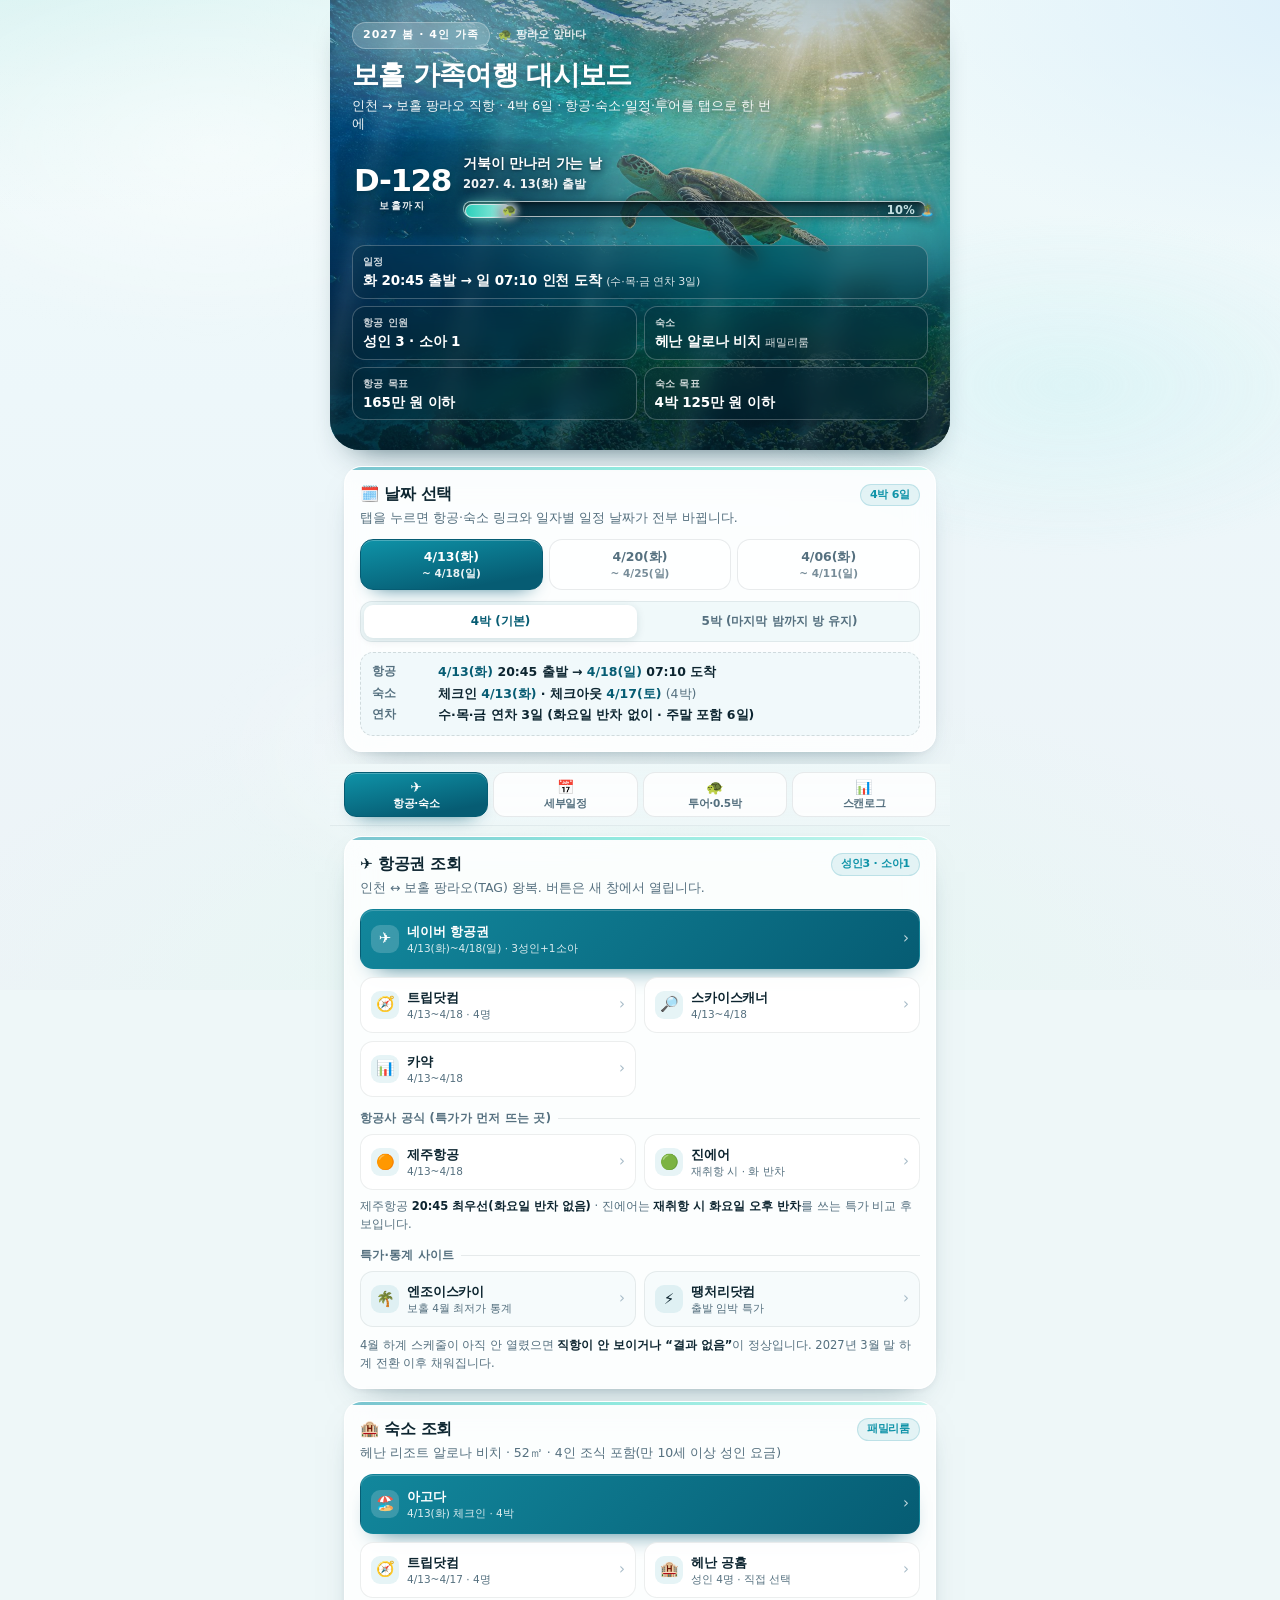
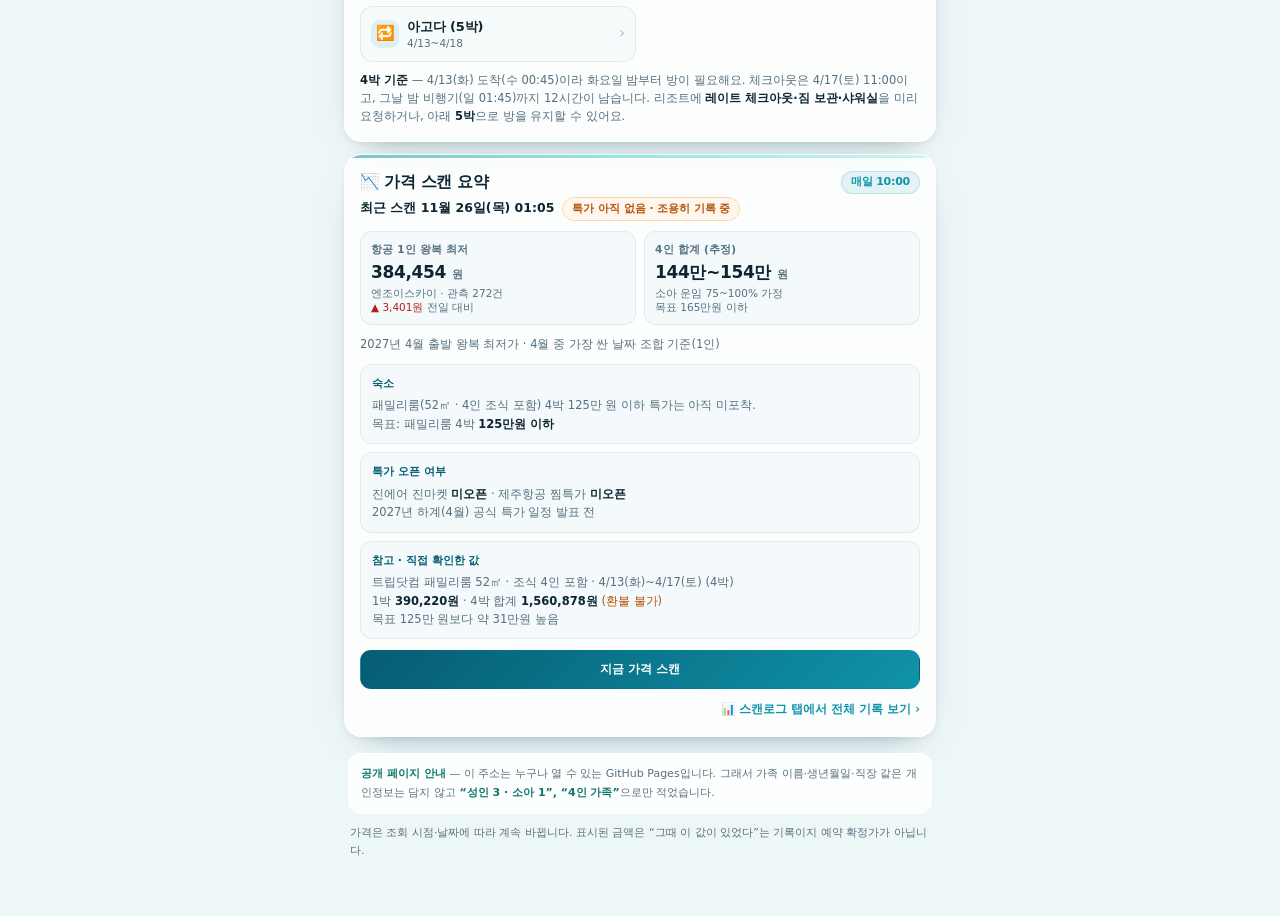
==== commit c0263d95: "보홀 히어로 D-Day 바: 트랙 대비 강화·거북이/퍼센트 표시로 진행도 가시성 보강" ====
--- a/bohol/index.html
+++ b/bohol/index.html
@@ -200,31 +200,36 @@
     100%{transform:scale(1)}
   }
   .track{
-    position:relative;height:26px;margin:10px 0 0;
+    position:relative;height:28px;margin:10px 0 0;
   }
   /* 전체 길이 트랙: 바다 배경 위에서도 보이도록 어두운 반투명 바탕 + 밝은 테두리 */
   .track::before{
     content:"";position:absolute;left:0;right:0;top:50%;transform:translateY(-50%);
-    height:13px;border-radius:999px;
-    background:linear-gradient(180deg,rgba(0,22,34,.72),rgba(0,34,48,.58));
-    border:1px solid rgba(255,255,255,.6);
+    height:14px;border-radius:999px;
+    background:linear-gradient(180deg,rgba(0,20,32,.78),rgba(0,34,48,.62));
+    border:1px solid rgba(255,255,255,.7);
     box-shadow:inset 0 1px 4px rgba(0,0,0,.55),0 1px 8px rgba(0,20,30,.45);
   }
   .track .fill{
-    position:absolute;left:2px;top:50%;transform:translateY(-50%);height:13px;width:4%;
+    position:absolute;left:2px;top:50%;transform:translateY(-50%);height:14px;width:4%;
     max-width:calc(100% - 4px);
     background:linear-gradient(90deg,#2fe3c9,#7ef7e2 55%,#ffffff);
     box-shadow:0 0 12px rgba(126,247,226,.95),inset 0 0 0 1px rgba(255,255,255,.85);
     transition:width .6s cubic-bezier(.3,.9,.3,1);border-radius:999px;
   }
   .track .swimmer{
-    position:absolute;top:50%;left:4%;font-size:16px;line-height:1;
+    position:absolute;top:50%;left:4%;font-size:17px;line-height:1;
     transform:translate(-50%,-50%);
     transition:left .6s cubic-bezier(.3,.9,.3,1);
-    filter:drop-shadow(0 0 3px rgba(255,255,255,.95)) drop-shadow(0 2px 4px rgba(0,20,30,.65));
-  }
-  .track .end{position:absolute;right:-7px;top:50%;transform:translateY(-50%);font-size:13px;
-    filter:drop-shadow(0 1px 3px rgba(0,20,30,.6))}
+    filter:drop-shadow(0 0 3px rgba(255,255,255,.95)) drop-shadow(0 0 1px rgba(255,255,255,.9)) drop-shadow(0 2px 4px rgba(0,20,30,.7));
+  }
+  .track .end{position:absolute;right:-8px;top:50%;transform:translateY(-50%);font-size:13px;
+    filter:drop-shadow(0 0 3px rgba(255,255,255,.8)) drop-shadow(0 1px 3px rgba(0,20,30,.65))}
+  .track .pct{
+    position:absolute;right:11px;top:50%;transform:translateY(-50%);
+    font-size:9.5px;font-weight:800;letter-spacing:.02em;line-height:1;
+    color:rgba(234,254,255,.92);text-shadow:0 1px 3px rgba(0,20,30,.85);
+  }
 
   .facts{display:grid;grid-template-columns:1fr 1fr;gap:7px}
   .fact{
@@ -654,6 +659,7 @@
             <span class="fill" id="ddayFill"></span>
             <span class="swimmer" id="ddaySwimmer">🐢</span>
             <span class="end">🏝️</span>
+            <span class="pct" id="ddayPct">4%</span>
           </span>
         </span>
       </div>
@@ -1081,6 +1087,8 @@
     pct = Math.max(4, Math.min(100, pct));
     document.getElementById("ddayFill").style.width = pct + "%";
     document.getElementById("ddaySwimmer").style.left = pct + "%";
+    var pctEl = document.getElementById("ddayPct");
+    if (pctEl) pctEl.textContent = pct + "%";
   }
 
   function popBox() {
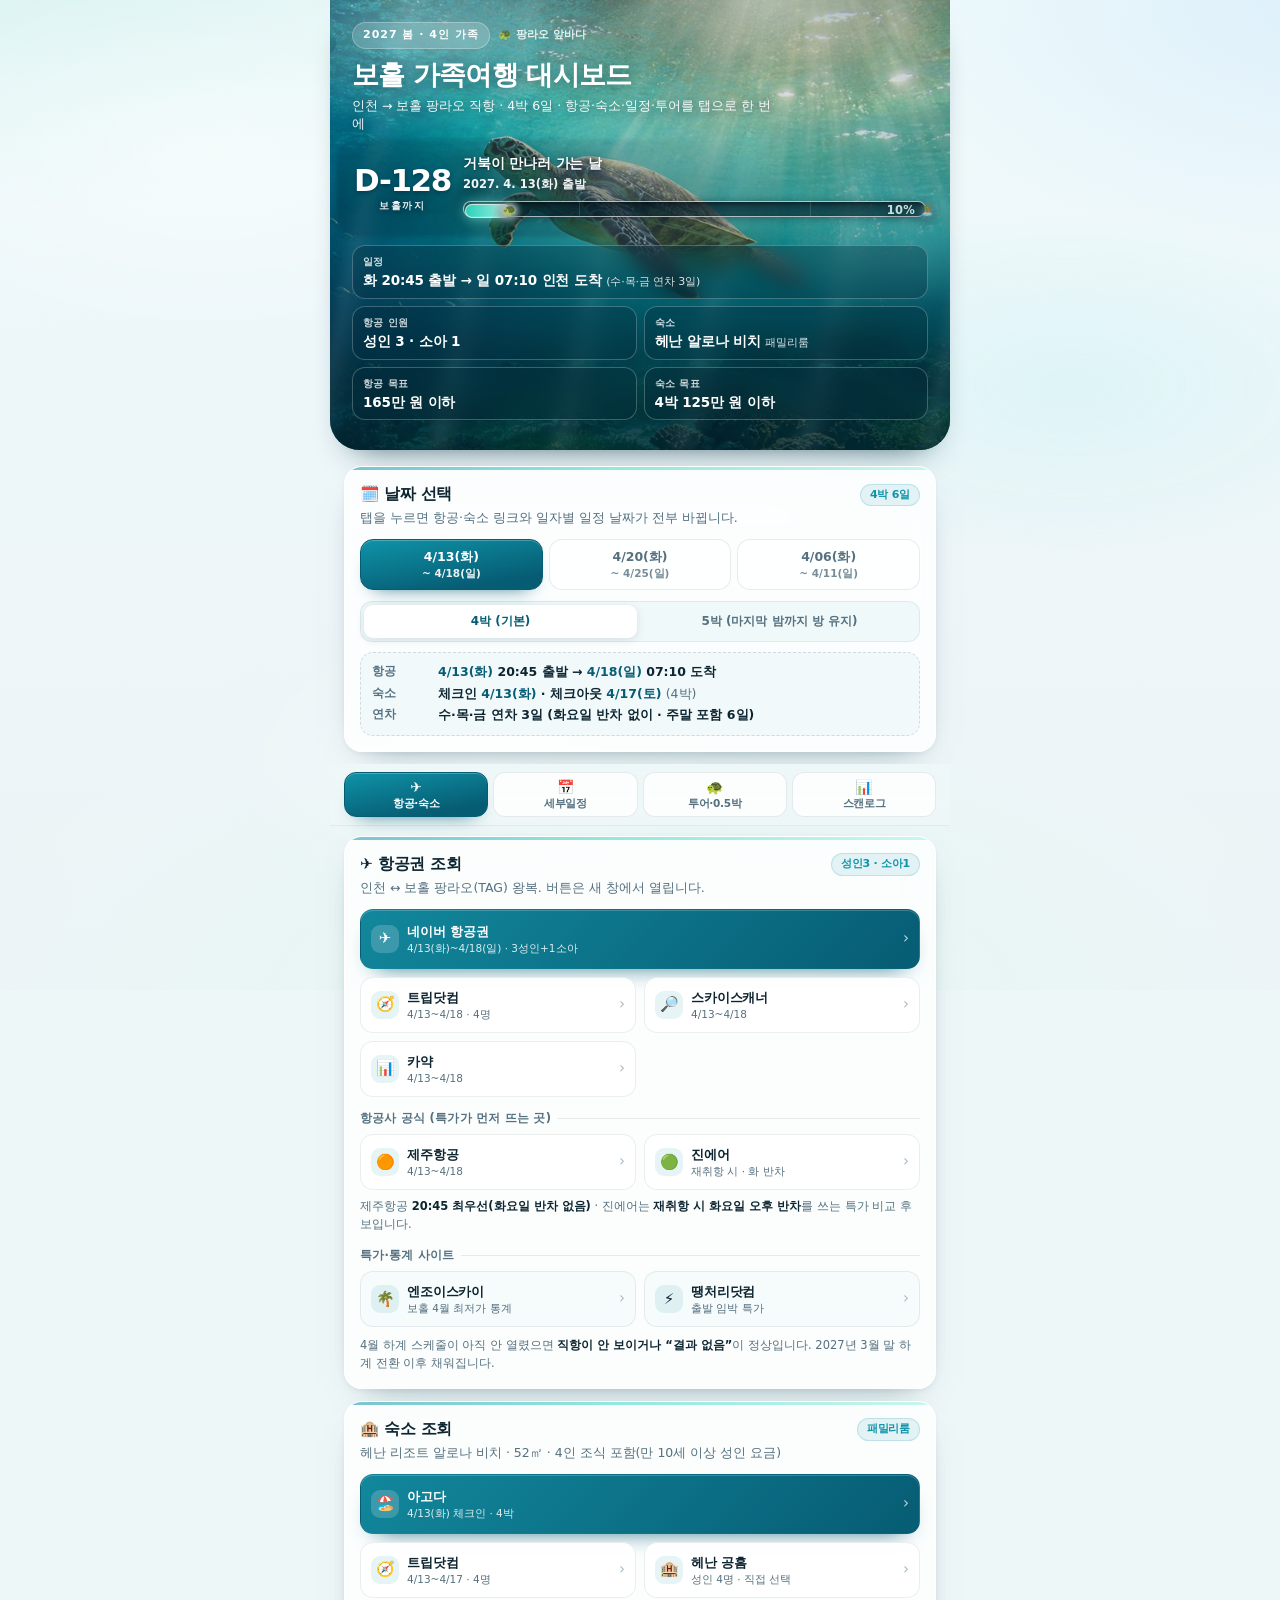
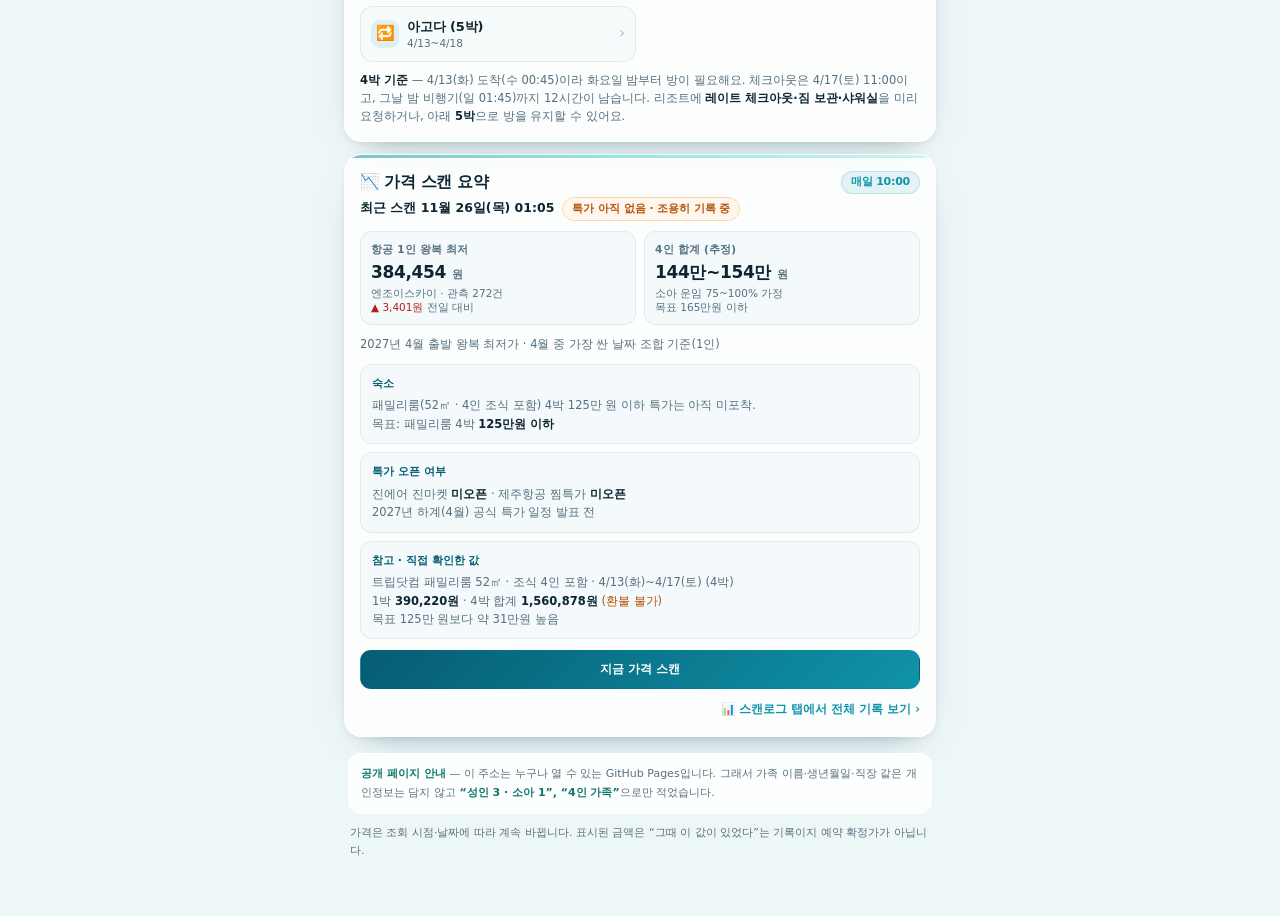
==== commit c7aa1c94: "보홀 히어로 D-Day 바: 25% 눈금·퍼센트 라벨·최소 표시 폭으로 진행도 가시성 마무리" ====
--- a/bohol/index.html
+++ b/bohol/index.html
@@ -210,9 +210,15 @@
     border:1px solid rgba(255,255,255,.7);
     box-shadow:inset 0 1px 4px rgba(0,0,0,.55),0 1px 8px rgba(0,20,30,.45);
   }
+  /* 눈금: 25% 단위로 진행도가 어디쯤인지 바로 보이게 */
+  .track::after{
+    content:"";position:absolute;left:0;right:0;top:50%;transform:translateY(-50%);
+    height:14px;border-radius:999px;pointer-events:none;
+    background:repeating-linear-gradient(90deg,rgba(255,255,255,.13) 0 1px,transparent 1px 25%);
+  }
   .track .fill{
     position:absolute;left:2px;top:50%;transform:translateY(-50%);height:14px;width:4%;
-    max-width:calc(100% - 4px);
+    min-width:14px;max-width:calc(100% - 4px);
     background:linear-gradient(90deg,#2fe3c9,#7ef7e2 55%,#ffffff);
     box-shadow:0 0 12px rgba(126,247,226,.95),inset 0 0 0 1px rgba(255,255,255,.85);
     transition:width .6s cubic-bezier(.3,.9,.3,1);border-radius:999px;
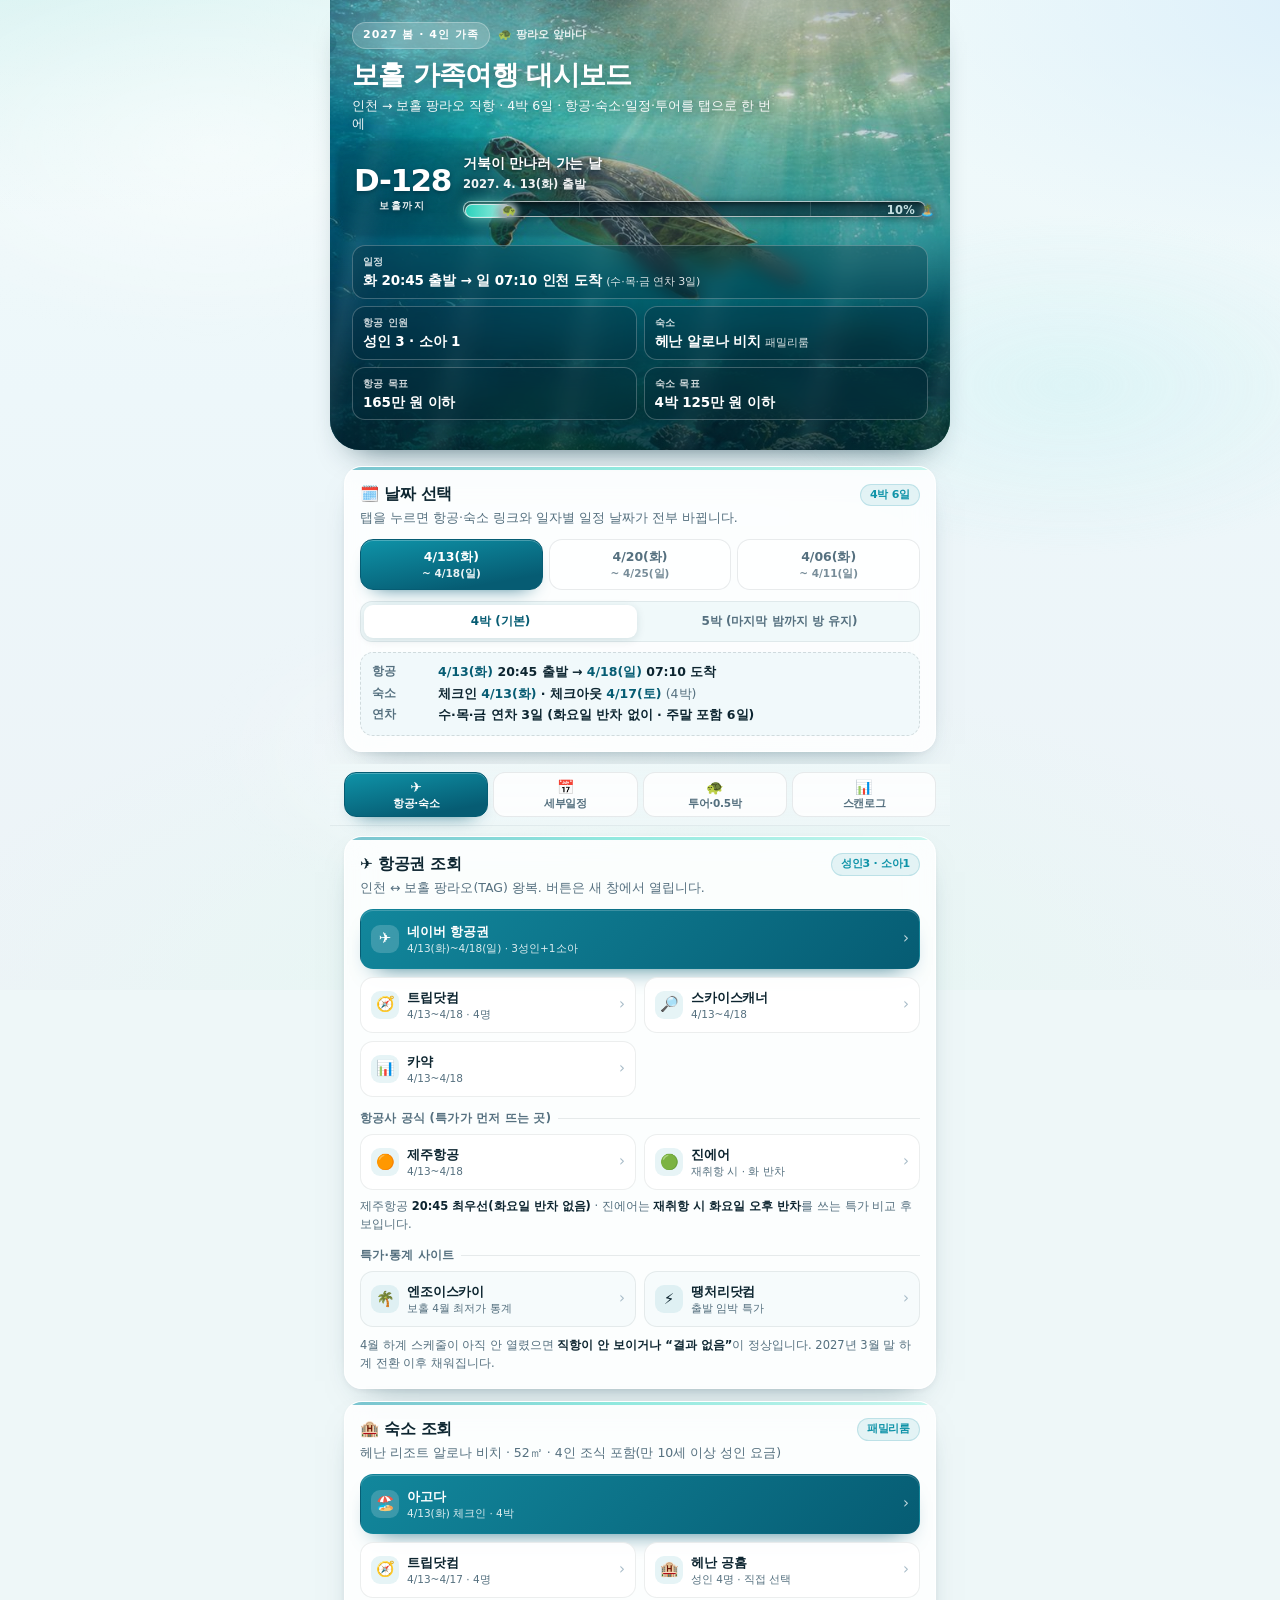
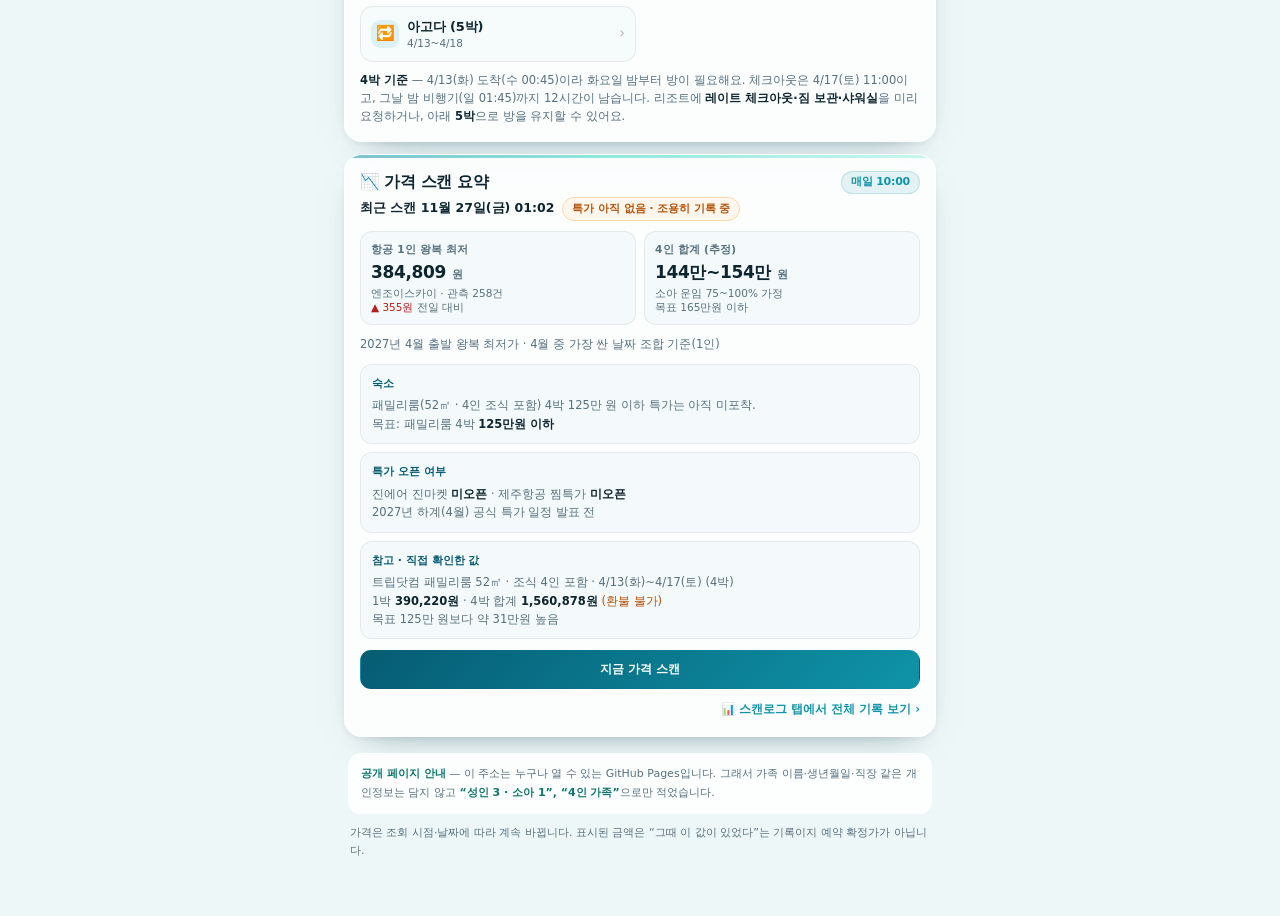
==== commit 34888370: "보홀 대시보드: D-Day 진행 바 거북이가 진행 방향(오른쪽)을 보도록 좌우 반전" ====
--- a/bohol/index.html
+++ b/bohol/index.html
@@ -225,7 +225,8 @@
   }
   .track .swimmer{
     position:absolute;top:50%;left:4%;font-size:17px;line-height:1;
-    transform:translate(-50%,-50%);
+    /* 🐢 이모지는 기본으로 왼쪽을 봐서 진행 방향(→)과 반대로 헤엄친다. 좌우를 뒤집어 앞을 보게 한다. */
+    transform:translate(-50%,-50%) scaleX(-1);
     transition:left .6s cubic-bezier(.3,.9,.3,1);
     filter:drop-shadow(0 0 3px rgba(255,255,255,.95)) drop-shadow(0 0 1px rgba(255,255,255,.9)) drop-shadow(0 2px 4px rgba(0,20,30,.7));
   }
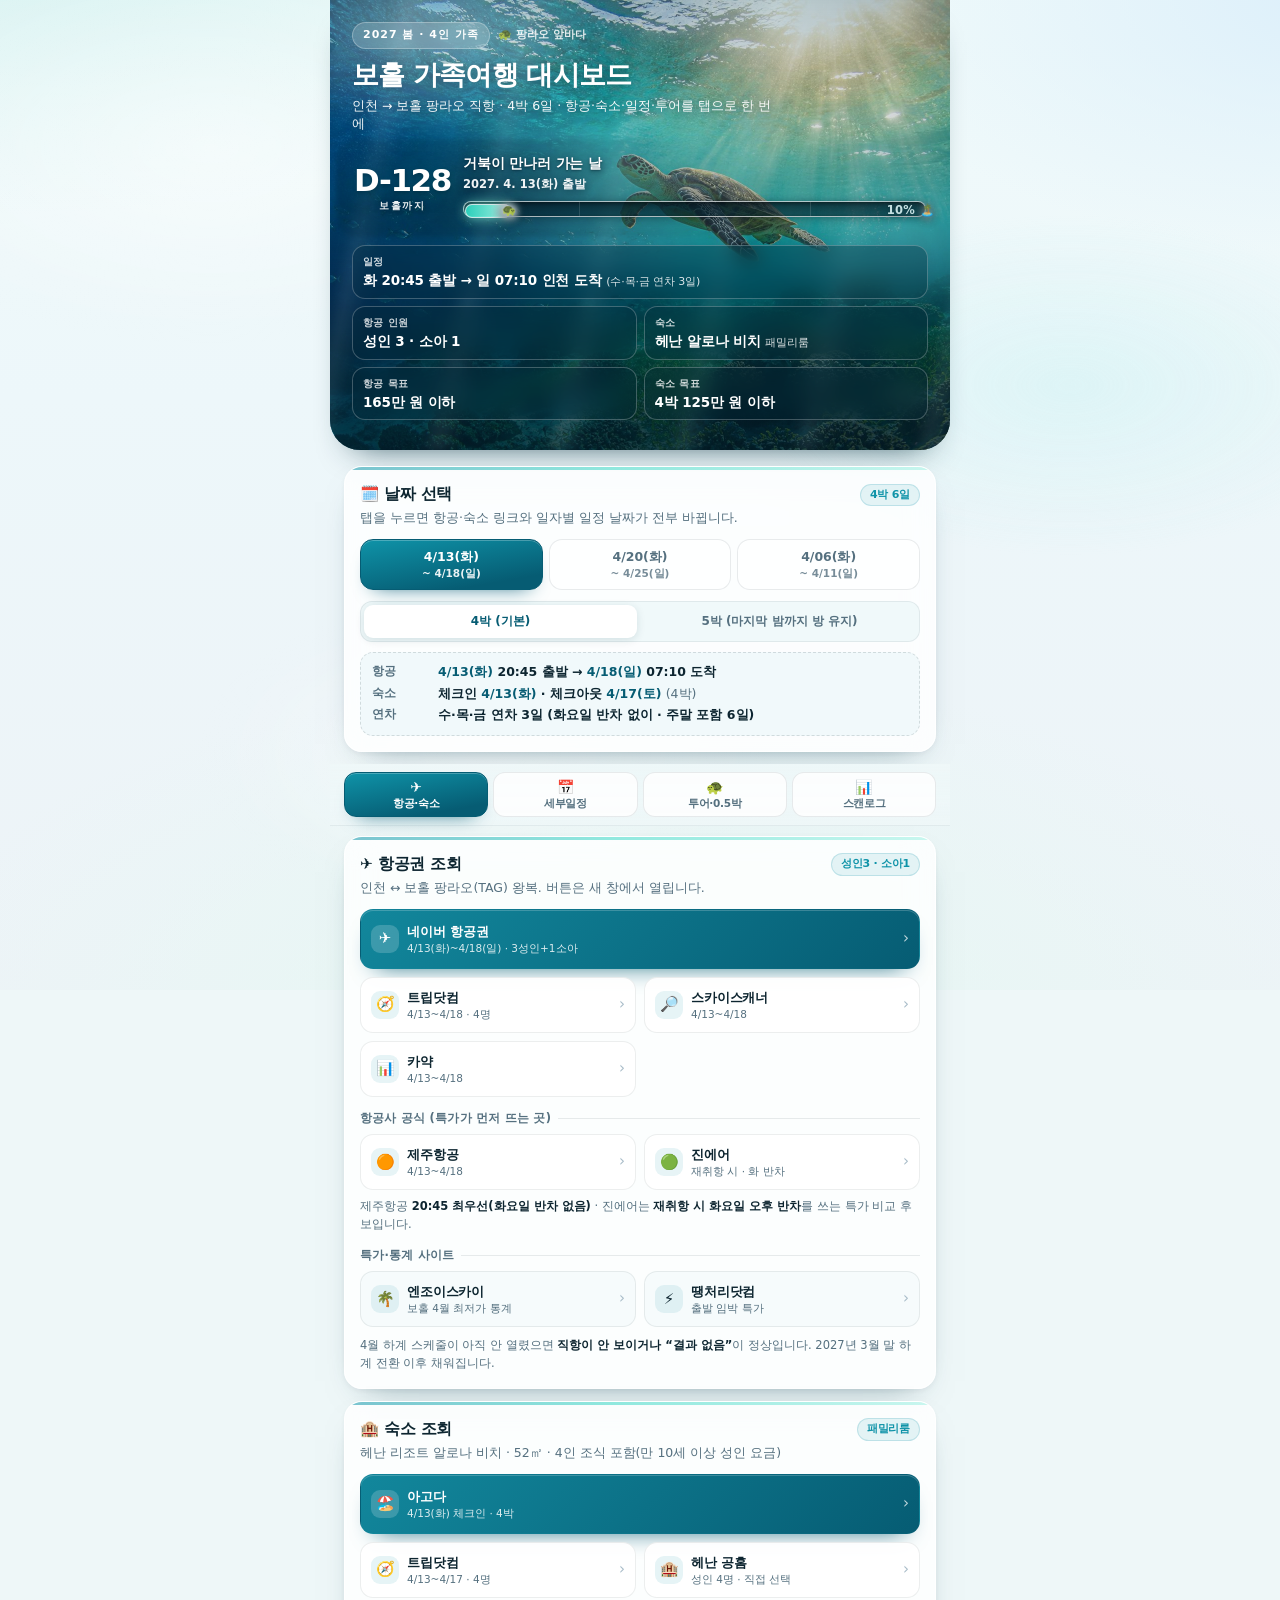
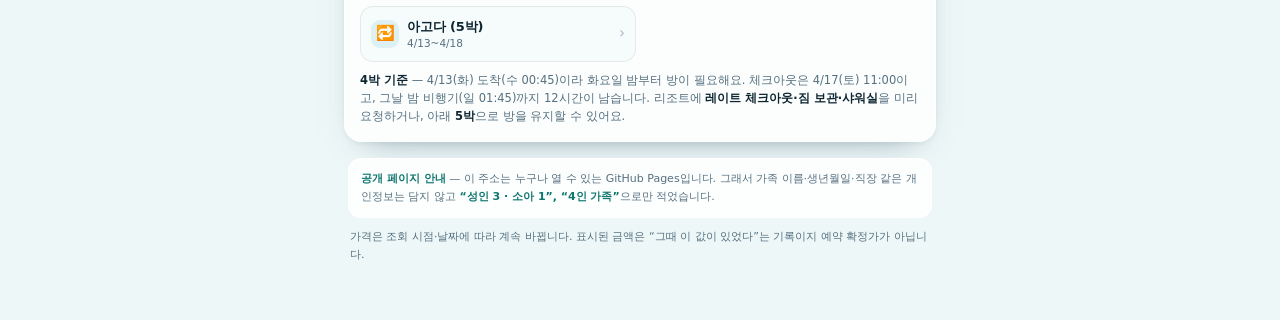
==== commit d24bc898: "보홀 대시보드: 가격 스캔 요약을 스캔로그 탭으로 이동 · 스캔 버튼을 [기록 새로고침 | 지금 스캔] 나란히 배치" ====
--- a/bohol/index.html
+++ b/bohol/index.html
@@ -552,7 +552,7 @@
   .logtable .num{font-weight:800;font-variant-numeric:tabular-nums;white-space:nowrap;text-align:right}
   .logtable .num small{display:block;font-size:9px;font-weight:700}
   .logtable .memo{color:var(--muted);font-size:10.2px;min-width:112px}
-  .scan-actions.one{grid-template-columns:1fr}
+  .scan-actions.split{grid-template-columns:1fr 1fr;align-items:stretch}
   @media (max-width:360px){
     .mtab span{font-size:9.5px}
     .mtab i{font-size:12px}
@@ -820,19 +820,6 @@
   </section>
 
 
-  <!-- 가격 스캔 요약 -->
-  <section class="card" id="scanCard">
-    <h2>📉 가격 스캔 요약 <span class="hint">매일 10:00</span></h2>
-    <div id="scanSummary">
-      <p class="lead">스캔 기록을 불러오고 있습니다…</p>
-    </div>
-    <div class="scan-actions one">
-      <button class="refresh primary" id="runScan" type="button">지금 가격 스캔</button>
-    </div>
-    <p class="tiny scan-note" id="scanApiNote" style="display:none"></p>
-    <button class="linkbtn" type="button" data-goto="3">📊 스캔로그 탭에서 전체 기록 보기 ›</button>
-  </section>
-
   </div><!-- /panel-air -->
 
   <!-- ========== 패널 2: 세부일정 ========== -->
@@ -932,14 +919,24 @@
   <!-- ========== 패널 4: 스캔로그 ========== -->
   <div class="panel" id="panel-log" role="tabpanel" aria-label="스캔로그" hidden>
 
+  <!-- 가격 스캔 요약 + 스캔 버튼 (원래 항공·숙소 탭에 있던 카드를 이곳으로 옮김) -->
+  <section class="card" id="scanCard">
+    <h2>📉 가격 스캔 요약 <span class="hint">매일 10:00</span></h2>
+    <div id="scanSummary">
+      <p class="lead">스캔 기록을 불러오고 있습니다…</p>
+    </div>
+    <div class="scan-actions split">
+      <button class="refresh" id="reloadScan" type="button">기록 새로고침</button>
+      <button class="refresh primary" id="runScan" type="button">지금 스캔</button>
+    </div>
+    <p class="tiny scan-note" id="scanApiNote" style="display:none"></p>
+  </section>
+
   <!-- 스캔 로그 -->
   <section class="card">
     <h2>📊 매일 오전 10시 스캔 로그 <span class="hint" id="scanState">불러오는 중</span></h2>
     <div id="scanLogBody">
       <p class="lead">스캔 기록을 불러오고 있습니다…</p>
-    </div>
-    <div class="scan-actions one">
-      <button class="refresh" id="reloadScan" type="button">기록 새로고침</button>
     </div>
   </section>
 
@@ -1617,7 +1614,7 @@
       .then(function () {
         scanBusy = false;
         btn.disabled = false;
-        btn.textContent = label || "지금 가격 스캔";
+        btn.textContent = label || "지금 스캔";
       });
   }
 
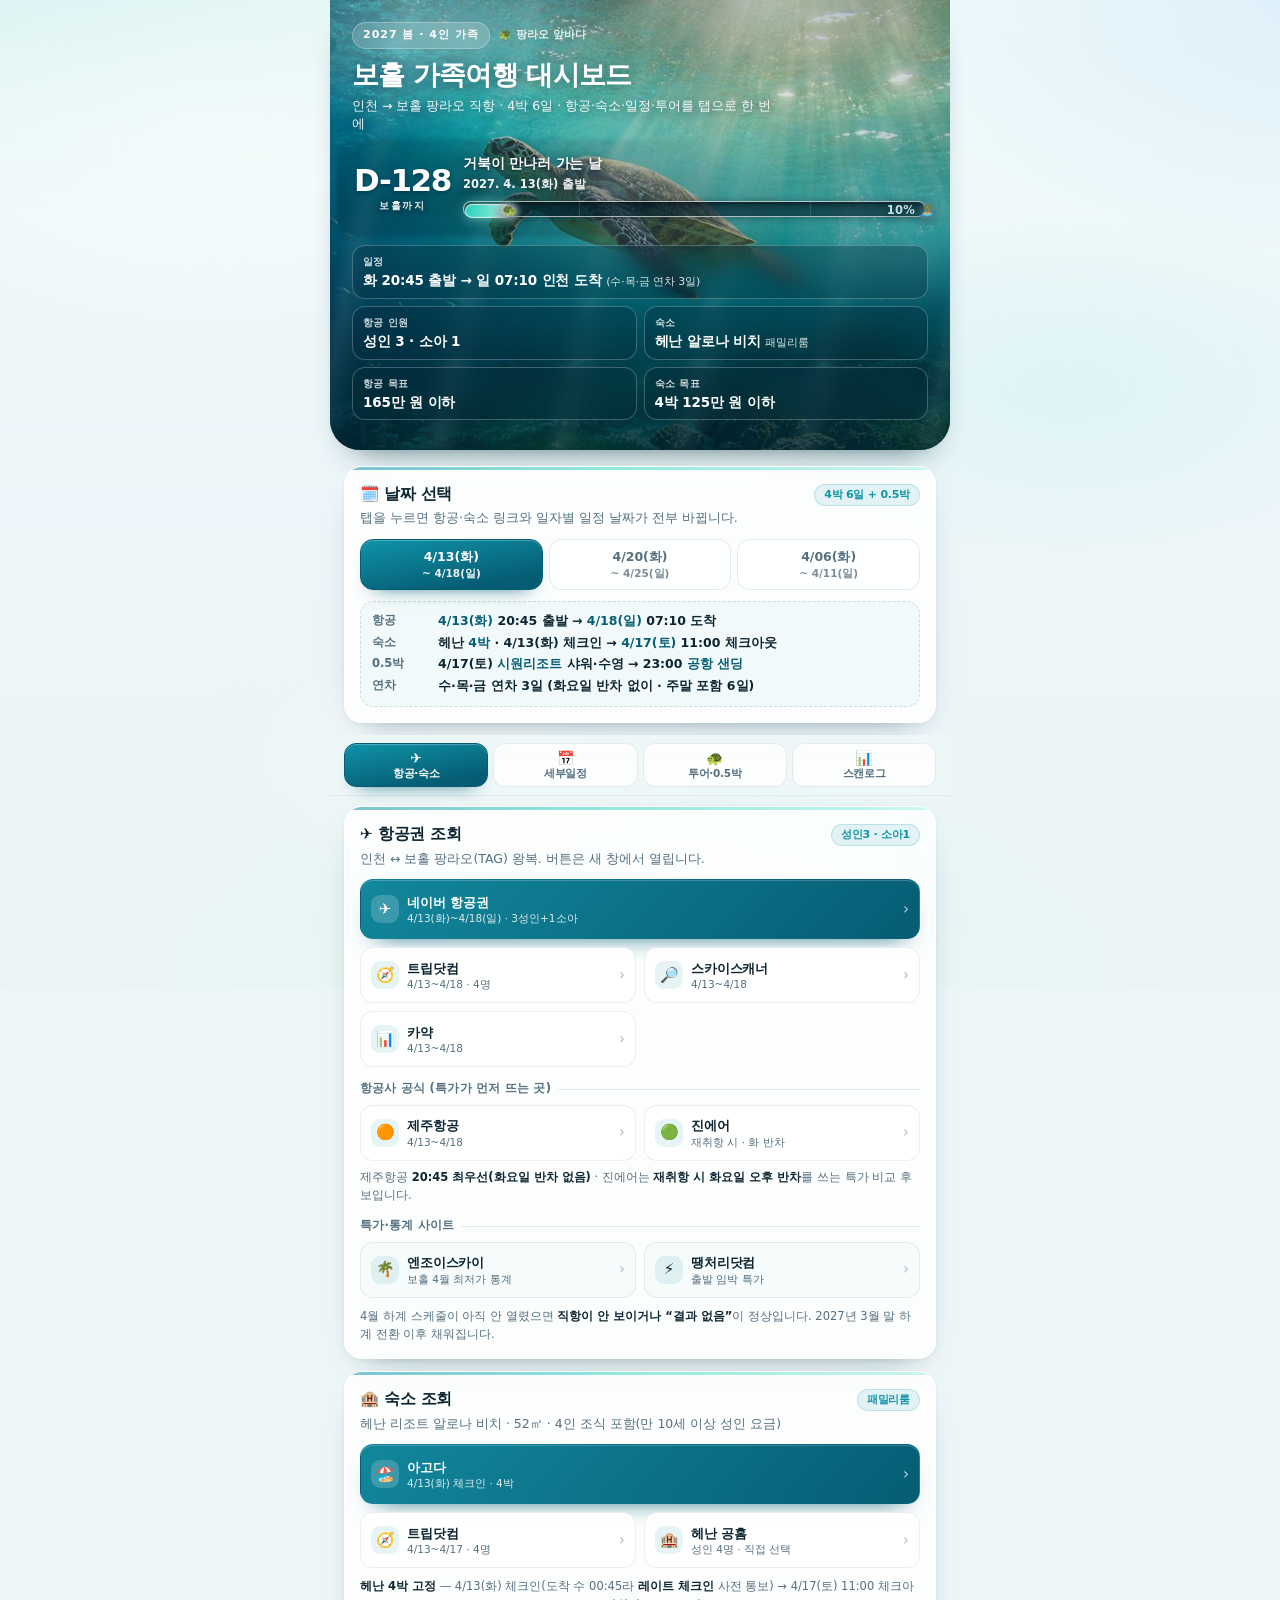
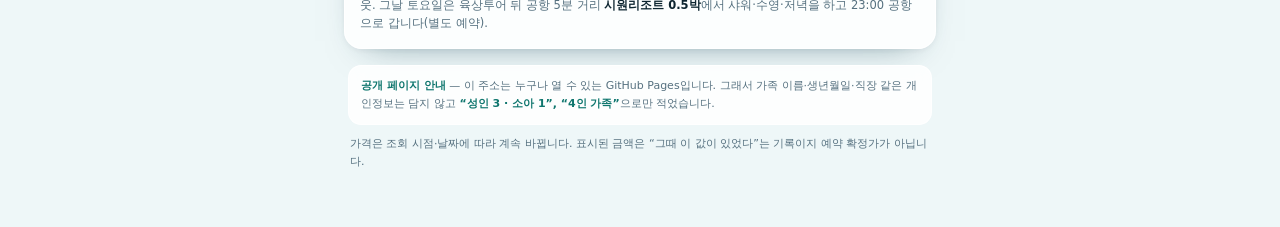
==== commit d638f7b8: "보홀 대시보드: 날짜 선택 카드의 4박/5박 토글 제거 — 헤난 4박 + 토요일 시원리조트 0.5박 확정 단일 모드로 정리" ====
--- a/bohol/index.html
+++ b/bohol/index.html
@@ -340,17 +340,6 @@
   }
   .group-label::after{content:"";flex:1;height:1px;background:rgba(13,37,48,.09)}
 
-  /* ---------- hotel toggle ---------- */
-  .nights{
-    display:flex;gap:6px;margin:2px 0 10px;background:rgba(238,248,250,.85);
-    border:1px solid rgba(13,37,48,.07);border-radius:12px;padding:3px;
-  }
-  .nights button{
-    flex:1;appearance:none;border:0;background:transparent;color:var(--muted);
-    font-family:inherit;font-size:12px;font-weight:700;padding:8px 4px;border-radius:9px;cursor:pointer;
-    transition:background .15s,color .15s;
-  }
-  .nights button[aria-pressed="true"]{background:#fff;color:var(--brand);box-shadow:0 2px 8px rgba(4,52,70,.13)}
   .tiny{font-size:11.5px;color:var(--muted);margin:9px 0 0;line-height:1.6}
   .tiny b{color:var(--ink)}
 
@@ -426,7 +415,7 @@
   }
   .refresh:active{background:#eef7f9}
   .refresh[disabled]{opacity:.6;cursor:progress}
-  .scan-actions{display:grid;grid-template-columns:1fr 1fr;gap:8px;margin-top:11px}
+  .scan-actions{display:grid;grid-template-columns:1fr;gap:8px;margin-top:11px}
   .scan-actions .refresh{margin-top:0}
   .refresh.primary{
     background:linear-gradient(135deg,var(--brand),var(--brand-2));
@@ -552,7 +541,6 @@
   .logtable .num{font-weight:800;font-variant-numeric:tabular-nums;white-space:nowrap;text-align:right}
   .logtable .num small{display:block;font-size:9px;font-weight:700}
   .logtable .memo{color:var(--muted);font-size:10.2px;min-width:112px}
-  .scan-actions.split{grid-template-columns:1fr 1fr;align-items:stretch}
   @media (max-width:360px){
     .mtab span{font-size:9.5px}
     .mtab i{font-size:12px}
@@ -698,21 +686,18 @@
 
   <!-- 날짜 -->
   <section class="card">
-    <h2>🗓️ 날짜 선택 <span class="hint" id="tabHint">4박 6일</span></h2>
+    <h2>🗓️ 날짜 선택 <span class="hint" id="tabHint">4박 6일 + 0.5박</span></h2>
     <p class="lead">탭을 누르면 항공·숙소 링크와 일자별 일정 날짜가 전부 바뀝니다.</p>
     <div class="tabs" role="tablist" aria-label="여행 날짜">
       <button class="tab" role="tab" data-trip="0" aria-selected="true">4/13(화)<span>~ 4/18(일)</span></button>
       <button class="tab" role="tab" data-trip="1" aria-selected="false">4/20(화)<span>~ 4/25(일)</span></button>
       <button class="tab" role="tab" data-trip="2" aria-selected="false">4/06(화)<span>~ 4/11(일)</span></button>
     </div>
-    <div class="nights" role="group" aria-label="숙박 일수">
-      <button data-nights="4" aria-pressed="true">4박 (기본)</button>
-      <button data-nights="5" aria-pressed="false">5박 (마지막 밤까지 방 유지)</button>
-    </div>
     <div class="summary">
       <dl>
         <dt>항공</dt><dd id="sAir">—</dd>
         <dt>숙소</dt><dd id="sHotel">—</dd>
+        <dt>0.5박</dt><dd id="sLast">—</dd>
         <dt>연차</dt><dd id="sLeave">—</dd>
       </dl>
     </div>
@@ -810,11 +795,6 @@
         <span class="txt"><strong>헤난 공홈</strong><small>성인 4명 · 직접 선택</small></span>
         <span class="chev">›</span>
       </a>
-      <a class="btn soft" data-b="agoda5" target="_blank" rel="noopener">
-        <span class="ico">🔁</span>
-        <span class="txt"><strong>아고다 (5박)</strong><small id="sub-agoda5">귀국일까지 방 유지</small></span>
-        <span class="chev">›</span>
-      </a>
     </div>
     <p class="tiny" id="hotelNote">—</p>
   </section>
@@ -925,8 +905,7 @@
     <div id="scanSummary">
       <p class="lead">스캔 기록을 불러오고 있습니다…</p>
     </div>
-    <div class="scan-actions split">
-      <button class="refresh" id="reloadScan" type="button">기록 새로고침</button>
+    <div class="scan-actions">
       <button class="refresh primary" id="runScan" type="button">지금 스캔</button>
     </div>
     <p class="tiny scan-note" id="scanApiNote" style="display:none"></p>
@@ -968,7 +947,7 @@
     { out: "2027-04-06", back: "2027-04-11" }
   ];
   var WD = ["일", "월", "화", "수", "목", "금", "토"];
-  var state = { trip: 0, nights: 4 };
+  var state = { trip: 0 };
 
   function D(iso) {
     var p = iso.split("-");
@@ -1012,10 +991,6 @@
       return "https://www.agoda.com/henann-resort-alona-beach/hotel/bohol-ph.html?checkIn=" + t.hotelIn +
         "&los=" + t.nights + "&adults=4&rooms=1&currency=KRW";
     },
-    agoda5: function (t) {
-      return "https://www.agoda.com/henann-resort-alona-beach/hotel/bohol-ph.html?checkIn=" + t.out +
-        "&los=5&adults=4&rooms=1&currency=KRW";
-    },
     tripHotel: function (t) {
       return "https://kr.trip.com/hotels/detail/?hotelId=2085967&checkIn=" + t.hotelIn +
         "&checkOut=" + t.hotelOut + "&adult=4&children=0&curr=KRW";
@@ -1030,11 +1005,11 @@
 
   function currentTrip() {
     var t = TRIPS[state.trip];
-    var hotelOut = (state.nights === 5) ? t.back : ymd(addDays(t.out, 4));
+    var hotelOut = ymd(addDays(t.out, 4)); /* 헤난 4박 고정: 화 체크인 ~ 토 체크아웃 */
     return {
       out: t.out,
       back: t.back,
-      nights: state.nights,
+      nights: 4,
       hotelIn: t.out,
       hotelOut: hotelOut
     };
@@ -1109,13 +1084,14 @@
       b.setAttribute("aria-selected", i === state.trip ? "true" : "false");
     });
 
-    document.getElementById("tabHint").textContent = t.nights + "박 " + (nightsBetween(t.out, t.back) + 1) + "일";
+    document.getElementById("tabHint").textContent = "4박 6일 + 0.5박";
 
     document.getElementById("sAir").innerHTML =
       "<b>" + md(t.out) + "</b> 20:45 출발 → <b>" + md(t.back) + "</b> 07:10 도착";
     document.getElementById("sHotel").innerHTML =
-      "체크인 <b>" + md(t.hotelIn) + "</b> · 체크아웃 <b>" + md(t.hotelOut) + "</b> <span style='color:var(--muted);font-weight:500'>(" +
-      t.nights + "박)</span>";
+      "헤난 <b>4박</b> · " + md(t.hotelIn) + " 체크인 → <b>" + md(t.hotelOut) + "</b> 11:00 체크아웃";
+    document.getElementById("sLast").innerHTML =
+      md(t.hotelOut) + " <b>시원리조트</b> 샤워·수영 → 23:00 <b>공항 샌딩</b>";
     document.getElementById("sLeave").textContent = "수·목·금 연차 3일 (화요일 반차 없이 · 주말 포함 6일)";
 
     document.getElementById("sub-naver").textContent = md(t.out) + "~" + md(t.back) + " · 3성인+1소아";
@@ -1123,8 +1099,7 @@
     document.getElementById("sub-skyscanner").textContent = mdS(t.out) + "~" + mdS(t.back);
     document.getElementById("sub-kayak").textContent = mdS(t.out) + "~" + mdS(t.back);
     document.getElementById("sub-jejuair").textContent = mdS(t.out) + "~" + mdS(t.back);
-    document.getElementById("sub-agoda").textContent = md(t.hotelIn) + " 체크인 · " + t.nights + "박";
-    document.getElementById("sub-agoda5").textContent = mdS(t.out) + "~" + mdS(t.back);
+    document.getElementById("sub-agoda").textContent = md(t.hotelIn) + " 체크인 · 4박";
     document.getElementById("sub-tripHotel").textContent = mdS(t.hotelIn) + "~" + mdS(t.hotelOut) + " · 4명";
 
     Array.prototype.forEach.call(document.querySelectorAll("[data-b]"), function (a) {
@@ -1132,10 +1107,9 @@
       if (fn) a.href = fn(t);
     });
 
-    document.getElementById("hotelNote").innerHTML = (t.nights === 4)
-      ? "<b>4박 기준</b> — " + md(t.out) + " 도착(수 00:45)이라 화요일 밤부터 방이 필요해요. 체크아웃은 " + md(t.hotelOut) +
-        " 11:00이고, 그날 밤 비행기(일 01:45)까지 12시간이 남습니다. 리조트에 <b>레이트 체크아웃·짐 보관·샤워실</b>을 미리 요청하거나, 아래 <b>5박</b>으로 방을 유지할 수 있어요."
-      : "<b>5박 기준</b> — " + md(t.back) + " 밤 비행기 전까지 방을 그대로 씁니다(샤워·짐 정리 편함). 4박보다 1박 요금이 더 붙습니다.";
+    document.getElementById("hotelNote").innerHTML =
+      "<b>헤난 4박 고정</b> — " + md(t.hotelIn) + " 체크인(도착 수 00:45라 <b>레이트 체크인</b> 사전 통보) → " +
+      md(t.hotelOut) + " 11:00 체크아웃. 그날 토요일은 육상투어 뒤 공항 5분 거리 <b>시원리조트 0.5박</b>에서 샤워·수영·저녁을 하고 23:00 공항으로 갑니다(별도 예약).";
 
     renderDday(t);
     renderSchedule();
@@ -1144,16 +1118,6 @@
   tabs.forEach(function (b) {
     b.addEventListener("click", function () {
       state.trip = Number(b.getAttribute("data-trip"));
-      render();
-    });
-  });
-
-  Array.prototype.forEach.call(document.querySelectorAll("[data-nights]"), function (b) {
-    b.addEventListener("click", function () {
-      state.nights = Number(b.getAttribute("data-nights"));
-      Array.prototype.forEach.call(document.querySelectorAll("[data-nights]"), function (o) {
-        o.setAttribute("aria-pressed", String(o === b));
-      });
       render();
     });
   });
@@ -1515,9 +1479,6 @@
   }
 
   function loadScan() {
-    var btn = document.getElementById("reloadScan");
-    btn.disabled = true;
-    btn.textContent = "불러오는 중…";
     fetch("./scan-data.json?t=" + Date.now(), { cache: "no-store" })
       .then(function (res) {
         if (!res.ok) throw new Error("HTTP " + res.status);
@@ -1531,14 +1492,8 @@
         var st = document.getElementById("scanState");
         st.textContent = "기본값 표시";
         st.className = "hint";
-      })
-      .then(function () {
-        btn.disabled = false;
-        btn.textContent = "기록 새로고침";
       });
   }
-
-  document.getElementById("reloadScan").addEventListener("click", loadScan);
 
   /* ---------------- 지금 가격 스캔 (내부서버 API) ---------------- */
   function scanNote(msg, tone) {
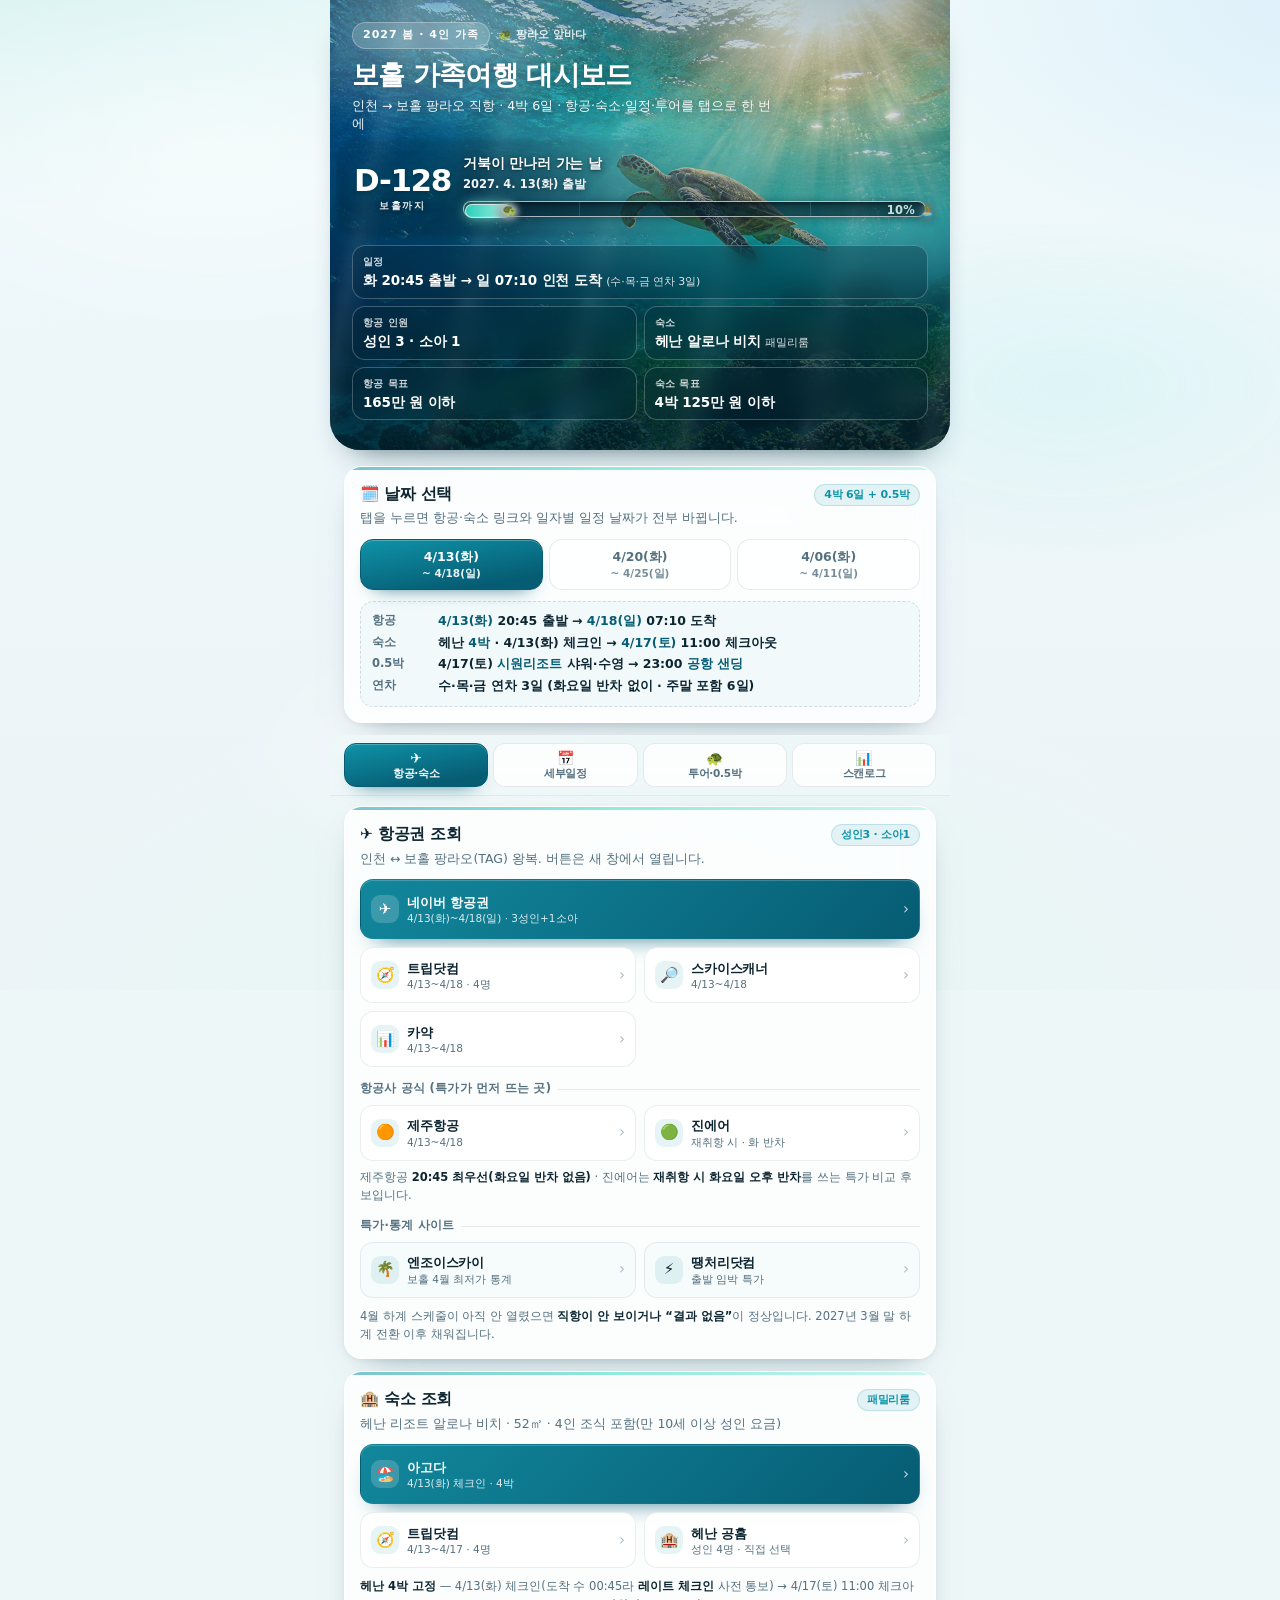
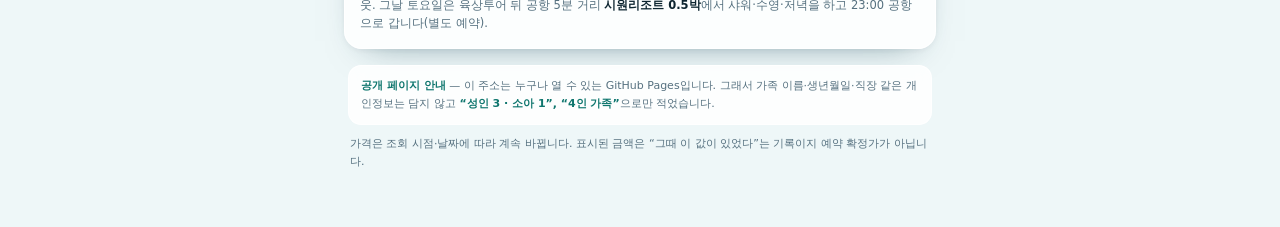
==== commit 524e231a: "보홀 대시보드: 날짜 요약에서 한글 단어가 줄 끝에서 쪼개지지 않도록 word-break:keep-all 적용" ====
--- a/bohol/index.html
+++ b/bohol/index.html
@@ -304,7 +304,7 @@
   }
   .summary dl{display:grid;grid-template-columns:58px 1fr;gap:3px 8px;margin:0}
   .summary dt{color:var(--muted);font-weight:700;font-size:11.5px}
-  .summary dd{margin:0;font-weight:600}
+  .summary dd{margin:0;font-weight:600;word-break:keep-all;overflow-wrap:anywhere}
   .summary dd b{color:var(--brand)}
 
   /* ---------- buttons ---------- */
